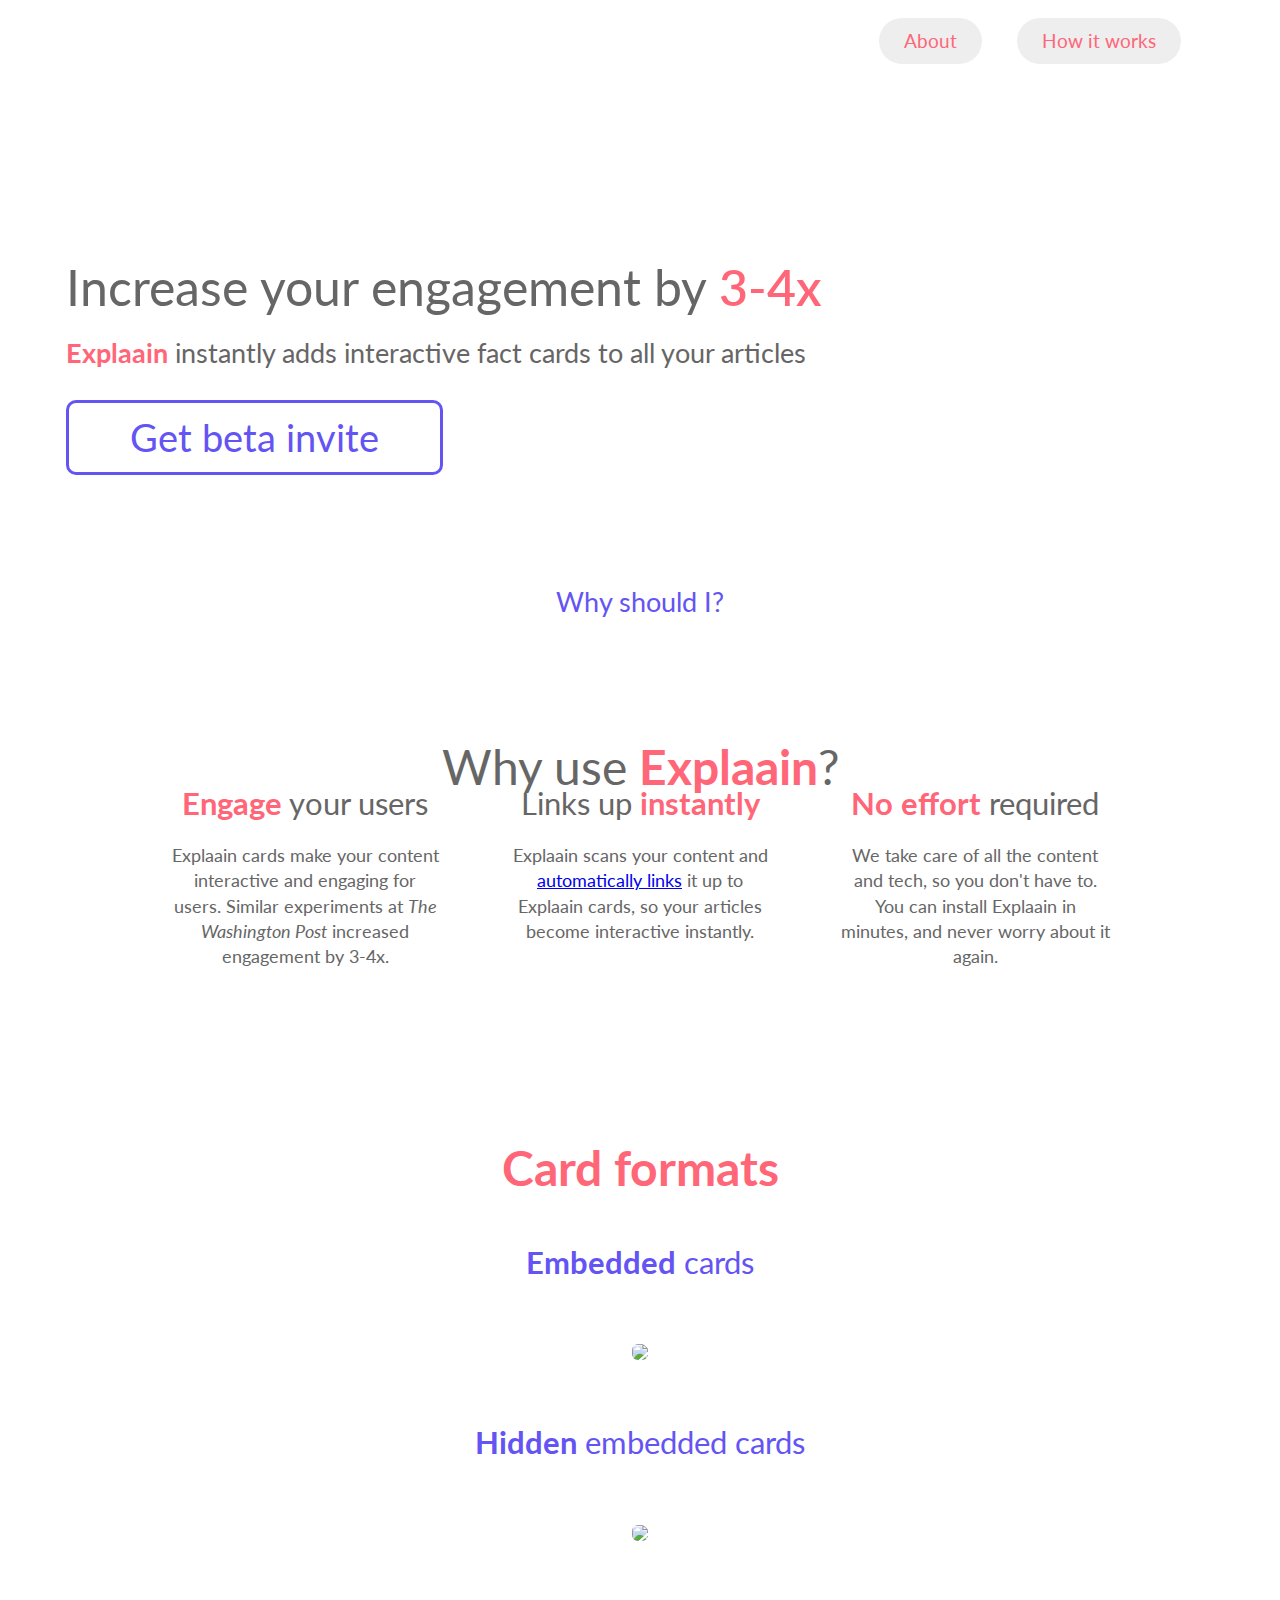
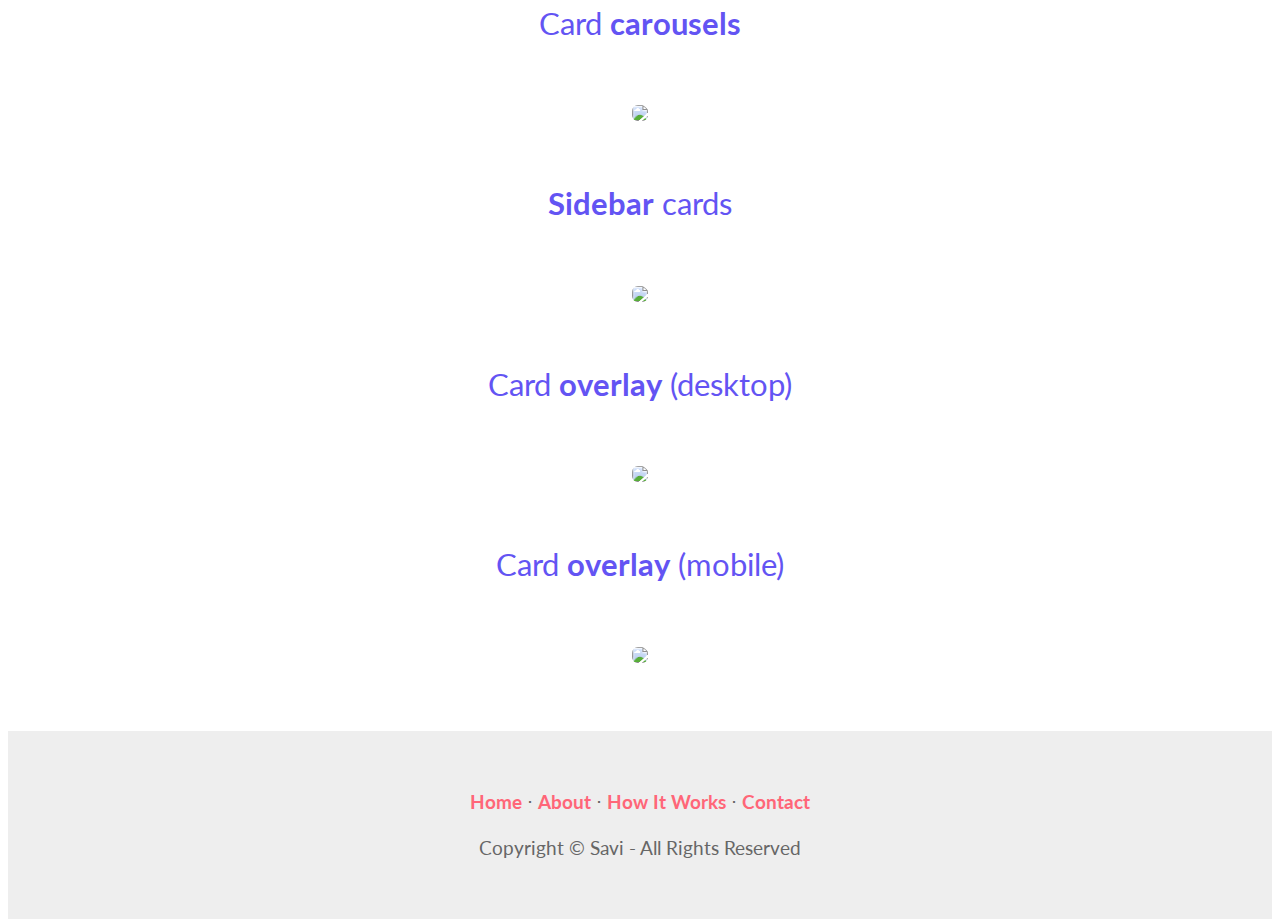
==== index.html @ 629946a5 "bold" ====
<!doctype html>
<html class="no-js" lang="">
    <head>
        <meta charset="utf-8">
        <meta http-equiv="x-ua-compatible" content="ie=edge">
        <title></title>
        <meta name="description" content="">
        <meta name="viewport" content="width=device-width, initial-scale=1">

        <link rel="apple-touch-icon" href="apple-touch-icon.png">
        <!-- Place favicon.ico in the root directory -->

        <script src="https://use.fontawesome.com/f36fc893d7.js"></script>
        <link rel="stylesheet" href="css/normalize.css">
        <link rel="stylesheet" href="css/transition.min.css">
        <link rel="stylesheet" href="css/popup.min.css">
        <link href="https://fonts.googleapis.com/css?family=Lato:100,300,400,700,900" rel="stylesheet">

        <!-- Latest compiled and minified CSS -->
        <!-- <link rel="stylesheet" href="https://maxcdn.bootstrapcdn.com/bootstrap/3.3.7/css/bootstrap.min.css" integrity="sha384-BVYiiSIFeK1dGmJRAkycuHAHRg32OmUcww7on3RYdg4Va+PmSTsz/K68vbdEjh4u" crossorigin="anonymous"> -->

        <link rel="stylesheet" href="css/main.css">
        <script src="js/vendor/modernizr-2.8.3.min.js"></script>
    </head>
    <body>
        <!--[if lt IE 8]>
            <p class="browserupgrade">You are using an <strong>outdated</strong> browser. Please <a href="http://browsehappy.com/">upgrade your browser</a> to improve your experience.</p>
        <![endif]-->

        <div class="navbar">
          <div class="logo">
            <img class="no-reveal" src="img/logo.png" alt="" />
          </div>
          <ul>
            <a href="#why-use-explaain"><li>About</li></a>
            <a href="#why-use-explaain"><li>How it works</li></a>
          </ul>

        </div>

        <div class="landing-panel">
          <h2><span>Increase your engagement by</span> <span class="highlight pink bold">3&#8209;4x</span></h2>
          <h3><span><b class="highlight pink">Explaain</b> instantly adds interactive fact cards to all your articles</span></h3>
          <img class="landing-bot" src="img/demos/demo-f.gif" alt="" />
          <img class="landing-bot-2" src="img/demos/demo-f.gif" alt="" />
          <!-- <a class="typeform-share button main-button" href="/form" target="_blank">Say hello</a> -->
          <a class="typeform-share button main-button" href="mailto:beta@explaain.com" target="_blank">Get beta invite</a>
          <a href="#why-use-explaain">
            <h4>
              Why should I?
              <span><img class="downarrow no-reveal" src="img/downarrow.png" alt="" /></span>
            </h4>
          </a>
        </div>

        <div class="panel timeline" id="about" style="display:none">
          <div class="max-width">
            <h2><span style="font-weight:400;color:#666">Why are we still reading articles?</span></h2>
            <img class="scroll-reveal" src="img/articles2.png" alt="" />
            <h3></h3>
            <p>
              Seriously. The news article dates back to before the invention of the telescope.
            </p>
            <p class="highlight" style="font-size: 1.3em; font-weight: 400">
              The world is changing fast - isn't it time for a reboot?
            </p>
            <!-- <div class="panel-half">
            </div>
            <div class="panel-half">
              <h4>That’s why Savi’s doing the hard work for you.</h4>
            </div> -->
          </div>
        </div>

        <div class="panel meet-savi" id="how-it-works" style="display:none">
          <div class="max-width">
            <h2><span style="font-weight:400;color:#666;">Meet</span> <span class="highlight pink">Savi</span></h2>
            <!-- <h3>It hasn't even begun.</h3> -->
            <div class="panel-half small">
              <img class="scroll-reveal" src="img/bubble-2.png" alt="" />
            </div>
            <div class="panel-half">
              <ol>
                <li>Let Savi know what issues <span class="highlight">you care about</span></li>
                <li>Savi keeps you <span class="highlight">up-to-date</span> and <span class="highlight">answers your questions</span></li>
                <li>The more you chat, the <span class="highlight">smarter</span> Savi gets</li>
              </ol>
              <!-- <p>
                Savi is a chatbot that helps keep you informed about Brexit in the most simple, helpful and friendly way possible.
              </p>
              <p>
                It starts by getting to know you and what you care about by sharing news articles, analysis, polls and more about Brexit directly to your pocket. Each time you update your preferences and respond to what it sends, Savi gets smarter. It’s so clever that eventually you’ll be able to ask it questions like ‘I’m looking to get a job in insurance, how is Brexit affecting that?’ or ‘When is the best time to sell my house?’. Pretty neat, huh?
              </p> -->
            </div>
            <div class="panel-half big">
              <img class="scroll-reveal" src="img/bubble-2.png" alt="" />
            </div>
          </div>
        </div>

        <div class="panel features" id="why-use-explaain">
          <div class="max-width-large">
            <h2><span style="font-weight:400;color:#666;">Why use </span> <span class="highlight pink">Explaain</span><span style="font-weight:400;color:#666;">?</span></h2>
            <div class="scroll-reveal">
              <!-- <div class="float-left"><img src="img/innocent.png" alt="" /></div> -->
              <i class="fa fa-eye" aria-hidden="true"></i>
              <h3><span class="highlight pink">Engage</span> your users</h3>
              <p>
                Explaain cards make your content interactive and engaging for users. Similar experiments at <span style="font-style: italic;">The Washington Post</span> increased engagement by 3-4x.
              </p>
            </div>
            <div class="scroll-reveal">
              <!-- <div class="float-right"><img src="img/coffee.png" alt="" /></div> -->
              <i class="fa fa-bolt" aria-hidden="true"></i>
              <h3>Links up <span class="highlight pink">instantly</span></h3>
              <p>
                Explaain scans your content and <a class="explaain-link" href="http://api.explaain.com/Person/57b31ba4c38e87110021a439">automatically links</a> it up to Explaain cards, so your articles become interactive instantly.
              </p>
            </div>
            <div class="scroll-reveal">
              <!-- <div class="float-left"><img src="img/clock.png" alt="" /></div> -->
              <i class="fa fa-bed" aria-hidden="true"></i>
              <h3><span class="highlight pink">No effort</span> required</h3>
              <p>
                We take care of all the content and tech, so you don't have to. You can install Explaain in minutes, and never worry about it again.
              </p>
            </div>
          </div>
        </div>

        <div class="panel demos">
          <h2 style="color:#666"><span class="highlight pink">Card formats</span></h2>
          <div class="demo">
            <h3><b>Embedded</b> cards</h3>
            <img src="img/demos/demo-a.png" class="png" />
          </div>
          <div class="demo">
            <h3><b>Hidden</b> embedded cards</h3>
            <img src="img/demos/demo-b.gif" class="gif" />
          </div>
          <div class="demo">
            <h3>Card <b>carousels</b></h3>
            <img src="img/demos/demo-c.gif" class="gif" />
          </div>
          <div class="demo">
            <h3><b>Sidebar</b> cards</h3>
            <img src="img/demos/demo-d.png" class="png" />
          </div>
          <div class="demo">
            <h3>Card <b>overlay</b> (desktop)</h3>
            <img src="img/demos/demo-e.gif" class="gif" />
          </div>
          <div class="demo">
            <h3>Card <b>overlay</b> (mobile)</h3>
            <img src="img/demos/demo-f.gif" class="gif" />
          </div>
        </div>

        <div class="panel hello" style="display:none;">
          <h2>Ready to <span><a class="typeform-share button" href="/form" target="_blank"><img src="img/messenger.png" alt="" />say hello</a></span> yet?</h2>
        </div>

        <div class="panel faqs" style="display:none;">
          <div class="max-width-2">
            <h2>FAQs</h2>
            <div class="panel-group" id="accordion" role="tablist" aria-multiselectable="true">
              <div class="panel panel-default">
                <div class="panel-heading" role="tab" id="headingOne">
                  <h4 class="panel-title">
                    <a role="button" data-toggle="collapse" data-parent="#accordion" href="#collapseOne" aria-expanded="false" aria-controls="collapseOne">
                      <span style="font-size:0.8em; margin-right: 0.5em;">►</span> Why did you create this?
                    </a>
                  </h4>
                </div>
                <div id="collapseOne" class="panel-collapse collapse" role="tabpanel" aria-labelledby="headingOne">
                  <div class="panel-body">
                    Brexit is a BIG deal and no one else out there seemed to be keeping tabs on things. We wanted relevant , useful information to let us know how Brexit was going so built a bot to help us. We hope you find it as useful as we do.
                  </div>
                </div>
              </div>
              <div class="panel panel-default">
                <div class="panel-heading" role="tab" id="headingTwo">
                  <h4 class="panel-title">
                    <a class="collapsed" role="button" data-toggle="collapse" data-parent="#accordion" href="#collapseTwo" aria-expanded="false" aria-controls="collapseTwo">
                      <span style="font-size:0.8em; margin-right: 0.5em;">►</span> Is it free?
                    </a>
                  </h4>
                </div>
                <div id="collapseTwo" class="panel-collapse collapse" role="tabpanel" aria-labelledby="headingTwo">
                  <div class="panel-body">
                    Yes, 100% free. We might look at giving our ‘power users’ some ‘power ups’ which could cost but nothing for now.
                  </div>
                </div>
              </div>
              <div class="panel panel-default">
                <div class="panel-heading" role="tab" id="headingThree">
                  <h4 class="panel-title">
                    <a class="collapsed" role="button" data-toggle="collapse" data-parent="#accordion" href="#collapseThree" aria-expanded="false" aria-controls="collapseThree">
                      <span style="font-size:0.8em; margin-right: 0.5em;">►</span> Who’s behind it?
                    </a>
                  </h4>
                </div>
                <div id="collapseThree" class="panel-collapse collapse" role="tabpanel" aria-labelledby="headingThree">
                  <div class="panel-body">
                    We’re a rag tag team who have worked on a range of projects ranging from the General Election to the EU referendum and from national TV broadcast and university elections. Between us we’ve built products that millions of people have used and have now turned our expertise to helping figure out Brexit.
                  </div>
                </div>
              </div>
              <div class="panel panel-default">
                <div class="panel-heading" role="tab" id="headingFour">
                  <h4 class="panel-title">
                    <a class="collapsed" role="button" data-toggle="collapse" data-parent="#accordion" href="#collapseFour" aria-expanded="false" aria-controls="collapseFour">
                      <span style="font-size:0.8em; margin-right: 0.5em;">►</span> Are you neutral/impartial?
                    </a>
                  </h4>
                </div>
                <div id="collapseFour" class="panel-collapse collapse" role="tabpanel" aria-labelledby="headingFour">
                  <div class="panel-body">
                    As impartial as humanely/bot-ly possible. This our thing so we’d be idiots to mess this up by giving you duff , misleading or partisan information.
                  </div>
                </div>
              </div>
              <div class="panel panel-default">
                <div class="panel-heading" role="tab" id="headingFive">
                  <h4 class="panel-title">
                    <a class="collapsed" role="button" data-toggle="collapse" data-parent="#accordion" href="#collapseFive" aria-expanded="false" aria-controls="collapseFive">
                      <span style="font-size:0.8em; margin-right: 0.5em;">►</span> How do I stop using Savi?
                    </a>
                  </h4>
                </div>
                <div id="collapseFive" class="panel-collapse collapse" role="tabpanel" aria-labelledby="headingFive">
                  <div class="panel-body">
                    Message us for more info - we don't want you to go but won’t block and plead for you to stay.
                  </div>
                </div>
              </div>
              <div class="panel panel-default">
                <div class="panel-heading" role="tab" id="headingSix">
                  <h4 class="panel-title">
                    <a class="collapsed" role="button" data-toggle="collapse" data-parent="#accordion" href="#collapseSix" aria-expanded="false" aria-controls="collapseSix">
                      <span style="font-size:0.8em; margin-right: 0.5em;">►</span> How can I get involved?
                    </a>
                  </h4>
                </div>
                <div id="collapseSix" class="panel-collapse collapse" role="tabpanel" aria-labelledby="headingSix">
                  <div class="panel-body">
                    Drop us a message on our Bot and let us know what your thoughts are and we’ll be back in touch. We receive lots of messages but respond to everyone in person (usually within 48 hours) so hang tight.
                  </div>
                  <p>
                    Excepteur sint occaecat cupidatat non proident, sunt in culpa <a href="http://api.explaain.com/Person/57b31ba4c38e87110021a439">Theresa May</a> qui officia deserunt mollit anim id est laborum.
                  </p>
                  <div class="explaain" data-keywords="Theresa May"></div>
                </div>
              </div>
            </div>
          </div>
        </div>

        <!-- Footer -->
        <footer>
          <div class="panel footer">
            <div class="max-width">
              <ul class="list-inline">
                  <li>
                      <a class="page-scroll" href="/">Home</a>
                  </li>
                  <li class="footer-menu-divider">&sdot;</li>
                  <li>
                      <a class="page-scroll" href="#why-use-explaain">About</a>
                  </li>
                  <li class="footer-menu-divider">&sdot;</li>
                  <li>
                      <a class="page-scroll" href="#why-use-explaain">How It Works</a>
                  </li>
                  <li class="footer-menu-divider">&sdot;</li>
                  <li>
                      <a class="page-scroll" href="mailto:beta@explaain.com">Contact</a>
                  </li>
              </ul>
              <p class="copyright text-muted small">Copyright &copy; Savi - All Rights Reserved</p>
            </div>
          </div>
        </footer>

        <script src="https://code.jquery.com/jquery-1.12.0.min.js"></script>
        <script>window.jQuery || document.write('<script src="js/vendor/jquery-1.12.0.min.js"><\/script>')</script>

        <!-- Latest compiled and minified JavaScript -->
        <script src="https://maxcdn.bootstrapcdn.com/bootstrap/3.3.7/js/bootstrap.min.js" integrity="sha384-Tc5IQib027qvyjSMfHjOMaLkfuWVxZxUPnCJA7l2mCWNIpG9mGCD8wGNIcPD7Txa" crossorigin="anonymous"></script>
        <script src="js/vendor/transition.min.js"></script>
        <script src="js/vendor/popup.min.js"></script>

        <script src="https://cdn.jsdelivr.net/scrollreveal.js/3.3.1/scrollreveal.min.js"></script>
        <script src="js/plugins.js"></script>
        <script src="js/main.js"></script>
        <script src="http://use.explaain.com/explaain.js"></script>

        <!-- Google Analytics: change UA-XXXXX-X to be your site's ID. -->
        <script>
            (function(b,o,i,l,e,r){b.GoogleAnalyticsObject=l;b[l]||(b[l]=
            function(){(b[l].q=b[l].q||[]).push(arguments)});b[l].l=+new Date;
            e=o.createElement(i);r=o.getElementsByTagName(i)[0];
            e.src='https://www.google-analytics.com/analytics.js';
            r.parentNode.insertBefore(e,r)}(window,document,'script','ga'));
            ga('create','UA-XXXXX-X','auto');ga('send','pageview');
        </script>
    </body>
</html>
---- css/main.css ----
/*! HTML5 Boilerplate v5.3.0 | MIT License | https://html5boilerplate.com/ */

/*
 * What follows is the result of much research on cross-browser styling.
 * Credit left inline and big thanks to Nicolas Gallagher, Jonathan Neal,
 * Kroc Camen, and the H5BP dev community and team.
 */

/* ==========================================================================
   Base styles: opinionated defaults
   ========================================================================== */
html, body { height: 100%; }
html {
    color: #666;
    font-size: 1.2em;
    line-height: 1.4;
    font-family: 'Lato', sans-serif;
}

/*
 * Remove text-shadow in selection highlight:
 * https://twitter.com/miketaylr/status/12228805301
 *
 * These selection rule sets have to be separate.
 * Customize the background color to match your design.
 */

::-moz-selection {
    background: #b3d4fc;
    text-shadow: none;
}

::selection {
    background: #b3d4fc;
    text-shadow: none;
}

/*
 * A better looking default horizontal rule
 */

hr {
    display: block;
    height: 1px;
    border: 0;
    border-top: 1px solid #ccc;
    margin: 1em 0;
    padding: 0;
}

/*
 * Remove the gap between audio, canvas, iframes,
 * images, videos and the bottom of their containers:
 * https://github.com/h5bp/html5-boilerplate/issues/440
 */

audio,
canvas,
iframe,
img,
svg,
video {
    vertical-align: middle;
}

/*
 * Remove default fieldset styles.
 */

fieldset {
    border: 0;
    margin: 0;
    padding: 0;
}

/*
 * Allow only vertical resizing of textareas.
 */

textarea {
    resize: vertical;
}

/* ==========================================================================
   Browser Upgrade Prompt
   ========================================================================== */

.browserupgrade {
    margin: 0.2em 0;
    background: #ccc;
    color: #000;
    padding: 0.2em 0;
}

/* ==========================================================================
   Author's custom styles
   ========================================================================== */

















/* ==========================================================================
   Helper classes
   ========================================================================== */

/*
 * Hide visually and from screen readers
 */

.hidden {
    display: none !important;
}

/*
 * Hide only visually, but have it available for screen readers:
 * http://snook.ca/archives/html_and_css/hiding-content-for-accessibility
 */

.visuallyhidden {
    border: 0;
    clip: rect(0 0 0 0);
    height: 1px;
    margin: -1px;
    overflow: hidden;
    padding: 0;
    position: absolute;
    width: 1px;
}

/*
 * Extends the .visuallyhidden class to allow the element
 * to be focusable when navigated to via the keyboard:
 * https://www.drupal.org/node/897638
 */

.visuallyhidden.focusable:active,
.visuallyhidden.focusable:focus {
    clip: auto;
    height: auto;
    margin: 0;
    overflow: visible;
    position: static;
    width: auto;
}

/*
 * Hide visually and from screen readers, but maintain layout
 */

.invisible {
    visibility: hidden;
}

/*
 * Clearfix: contain floats
 *
 * For modern browsers
 * 1. The space content is one way to avoid an Opera bug when the
 *    `contenteditable` attribute is included anywhere else in the document.
 *    Otherwise it causes space to appear at the top and bottom of elements
 *    that receive the `clearfix` class.
 * 2. The use of `table` rather than `block` is only necessary if using
 *    `:before` to contain the top-margins of child elements.
 */

.clearfix:before,
.clearfix:after {
    content: " "; /* 1 */
    display: table; /* 2 */
}

.clearfix:after {
    clear: both;
}

/* ==========================================================================
   EXAMPLE Media Queries for Responsive Design.
   These examples override the primary ('mobile first') styles.
   Modify as content requires.
   ========================================================================== */

@media only screen and (min-width: 35em) {
    /* Style adjustments for viewports that meet the condition */
}

@media print,
       (-webkit-min-device-pixel-ratio: 1.25),
       (min-resolution: 1.25dppx),
       (min-resolution: 120dpi) {
    /* Style adjustments for high resolution devices */
}

/* ==========================================================================
   Print styles.
   Inlined to avoid the additional HTTP request:
   http://www.phpied.com/delay-loading-your-print-css/
   ========================================================================== */

@media print {
    *,
    *:before,
    *:after,
    *:first-letter,
    *:first-line {
        background: transparent !important;
        color: #000 !important; /* Black prints faster:
                                   http://www.sanbeiji.com/archives/953 */
        box-shadow: none !important;
        text-shadow: none !important;
    }

    a,
    a:visited {
        text-decoration: underline;
    }

    a[href]:after {
        content: " (" attr(href) ")";
    }

    abbr[title]:after {
        content: " (" attr(title) ")";
    }

    /*
     * Don't show links that are fragment identifiers,
     * or use the `javascript:` pseudo protocol
     */

    a[href^="#"]:after,
    a[href^="javascript:"]:after {
        content: "";
    }

    pre,
    blockquote {
        border: 1px solid #999;
        page-break-inside: avoid;
    }

    /*
     * Printing Tables:
     * http://css-discuss.incutio.com/wiki/Printing_Tables
     */

    thead {
        display: table-header-group;
    }

    tr,
    img {
        page-break-inside: avoid;
    }

    img {
        max-width: 100% !important;
    }

    p,
    h2,
    h3 {
        orphans: 3;
        widows: 3;
    }

    h2,
    h3 {
        page-break-after: avoid;
    }
}




a.typeform-share.button {
  padding: 0 1em;
  font-weight: normal;
  border: solid #6354f3 3px;
  border-radius: 10px;
  background: white;
  color: #6354f3;
  text-decoration: none;
  font-family: Lato, sans-serif;
  line-height: inherit;
  float: none;
  display: inline-block;
}

.highlight {
  font-weight: bold;
  color: #6354f3;
}
.highlight.pink {
  color: #ff6678;
}
.highlight.grey {
  color: #666;
}


.bold {
  font-weight: 600 !important;
}


.max-width-large {
  margin: auto;
  max-width: 1000px;
}
.max-width {
  margin: auto;
  max-width: 900px;
}
.max-width-2 {
  margin: auto;
  max-width: 750px;
}
.float-left {
  float: left;
}
.float-right {
  float: right;
}
.float-left, .float-right {
  width: 40%;
  text-align: center;
}
.float-left img, .float-right img {
  max-width: 300px;
}

.navbar {
  margin: auto;
  padding: 0.5em 3em;
  max-width: 1200px;
  height: 50px;
  font-size: 1em;
}
.navbar .logo, .navbar ul {
  display: inline-block;
  width: 49%;
  margin: 0;
  padding: 0;
}
.navbar .logo img {
  margin: 12px 0;
  height: 55px;
}
.navbar ul {
  text-align: right;
}
.navbar ul li {
  display: inline-block;
  padding: 10px 25px;
  margin: 0 15px;
  /*font-weight: bold;*/
  border-radius: 30px;
  color: #FF6678;
  background: #eee;
  transition: background 0.4s;
}
.navbar ul li:hover {
  background: #ddd;
}

.landing-panel {
  margin: 4em auto -4em auto;
  padding: 3em;
  max-width: 1200px;
  color: #666;
  /*background-image: url('../img/landing-bot.png');*/
  background-position: top right;
  background-repeat: no-repeat;
  background-size: contain;
}
.landing-panel img.landing-bot {
  position: absolute;
  right: 100px;
  margin-top: -230px;
  width: 250px;
  z-index: -1;
  border-radius: 6px;
}
.landing-panel img.landing-bot-2 {
  display: none;
}
.landing-panel h2 span, .landing-panel h3 span {
  font-weight: normal;
  background: rgba(255,255,255,0.8);
}
.landing-panel h2 {
  font-size: 2.6em;
}
.landing-panel h3 {
  margin-top: -1.1em;
  font-size: 1.43em;
}
.landing-panel a.brexit {
  border-bottom: 6px solid #ea3899;
  color: inherit;
}
.landing-panel a.brexit:hover {
  color: #ea3899;
}
.landing-panel a {
  text-decoration: none;
}
.landing-panel a:hover h4 {
  opacity: 0.8;
}
.landing-panel h4 {
  margin: 4em 0 2em 0;
  text-align: center;
  font-size: 1.4em;
  font-weight: 400;
  color: #6354f3;
}
.landing-panel h4 > span {
  position: absolute;
  display: block;
  text-align: center;
  left: 0;
  right: 0;
}
.landing-panel h4 img {
  display: block;
  margin: 0.3em auto;
  width: 25px;
  transition: margin 0.2s;
}
.landing-panel h4:hover img {
  margin-top: 0.5em;
}
.landing-panel a.typeform-share.button {
  font-size: 2.5em;
  font-size: 2em;
  padding: 0.2em 1.6em;
  transition: background 0.2s, color 0.2s;
}
.landing-panel a.typeform-share.button:hover {
  color: white;
  background: #6354f3;
}
.landing-panel b {
  font-weight: 700;
  color: #6354f3;
}

body > .panel {
  padding: 2em;
  min-height: 100px;
}
body > .panel p {
font-size: 18px;
}



.panel img {
  max-width: 100%;
}
.panel h2, .panel h3, .panel h4 {
  text-align: center;
  color: #6354f3;
  font-weight: 400;
}
.panel h2 {
  font-size: 2.5em;
}
.panel h3 {
  font-size: 1.6em;
}
.panel h4 {
  font-size: 1.3em;
}

.panel.demos {
  text-align: center;
}
.panel.demos img {
  margin: 30px;
  max-width: 300px;
  max-height: 300px;
  border-radius: 6px;
}

.panel.timeline, .panel.features, .panel.faqs {
  /*background: #eee;*/
}
.panel.timeline {
  margin-top: -7em;
  text-align: center;
  /*background: url('../img/brexit-timeline.png');*/
  background-size: cover;
  background-position: center center;
}
.panel.timeline img {
  width: 100%;
  /*max-width: 600px;*/
  margin: -1em 0 0 0;
}
.panel.timeline h3 {
  margin-top: -0.8em;
  font-size: 1.8em;
}
.panel.meet-savi ol li {
  font-size: 22px;
  margin: 1em;
  text-align: left;
  padding-left: 0.8em;
}
.panel.meet-savi .big img{
  margin: -2em 0 -3em 0;
  max-height: 22em;
}
.panel.meet-savi .small {
  margin-top: -2em;
  display: none;
}
.panel.features > div > div {
  max-width: 33%;
  padding: 30px;
  box-sizing: border-box;
  display: inline-block;
  text-align: center;
  vertical-align: top;
}
.panel.features i {
  font-size: 5em;
  margin: 0.5em 0 0.1em 0;
  text-align: center;
  color: #666;
}
.panel.features h2 {
  margin-bottom: -1em;
}
.panel.features h3 {
  margin: 0;
  color: #666;
}
.panel.features img {
  margin-top: -1em;
}
.panel.hello {
  padding: 2.7em 1em 0 1em;
}
.panel.hello h2 {
  margin: 0;
}
.panel.hello a.button {
  font-size: 1em;
  padding: 0 0.3em;
  margin-top: -0.25em;
  border-color: #ea3899;
}
.panel.hello a.button:hover {
  background: none;
  border-color: #6354f3;
}
.panel.hello a.button img {
  width: 1em;
  margin: -0.2em 0.2em 0 -0.05em;
}

.panel.faqs h4 {
  text-align: left;
}
.panel.faqs h4 a {
  color: inherit;
  text-decoration: none;
}
.panel.footer {
  text-align: center;
  padding: 2em;
  background: #eee;
}
.panel.footer ul {
  padding: 0;
}
.panel.footer ul li {
  display: inline-block;
  list-style:none;
}
.panel.footer ul li a {
  color: #FF6678;
  font-weight: bold;
  text-decoration: none;
}

.panel-half, .panel-third {
  display: inline-block;
  vertical-align: top;
  padding: 1em;
  box-sizing: border-box;
  text-align: center;
}
.panel-half {
  width: 49%;
}
.panel-third {
  width: 33%;
}
.panel-third img {
  width: 15em;
  margin-bottom: -3em;
}


.brexit-popup {
  text-align: center;
  font-family: Lato, sans-serif;
  width: 500px;
  font-size: 1.5em;
  line-height: 1.5;
}
.brexit-popup h3, .brexit-popup h4 {
  margin: 0.4em 0;
  font-weight: normal;
}
.brexit-popup h3 {
  /*color: #ea3899;*/
  color: #555;
  font-size: 1.4em;
  font-weight: bold;
}
.brexit-popup h3 span {
  color: #ea3899;
}
.brexit-popup button {
  margin: 0.6em 0.4em;
  padding: 0.2em 1em;
  border: 4px solid #6354f3;
  background: white;
  border-radius: 8px;
  transition: background 0.2s, color 0.2s;
}
.brexit-popup button:hover {
  color: white;
  background: #6354f3;
}


@media (max-width: 750px) {
  .navbar {
    padding: 0;
    text-align: center;
  }
  .navbar ul {
    display: none;
  }
  .panel h2 {
    font-size: 9vw;
  }
  .landing-panel {
    /*margin-top: 0;*/
    padding-top: 0;
    font-size: 3vw;
  }
  .landing-panel h2 {
    font-size: 10vw;
  }
  .landing-panel h3 {
    padding-top: 0.5em;
    font-size: 6vw;
  }
  .landing-panel a.typeform-share.button {
    font-size: 2.4em;
  }
  .landing-panel img.landing-bot {
    display: none;
  }
  .landing-panel img.landing-bot-2 {
    display: block;
    position: relative;
    margin: 0 auto -5vw auto;
    width: 60%;
    z-index: -1;
  }
  .landing-panel {
    text-align: center;
  }
  .landing-panel h4 {
    display: none;
  }

  .panel-third, .panel-half {
    width: 100%;
  }
  .float-left, .float-right {
    float: none;
    width: 100%;
  }
  .panel.timeline {
    margin-top: 0;
  }
  .panel.timeline img {
     margin: -0.5em 0 0.5em 0;
  }
  .panel.meet-savi .big {
    display: none;
  }
  .panel.meet-savi .small {
    display: block;
  }
  .panel.meet-savi ol {
    padding: 0;
  }
  .panel.meet-savi ol li {
    font-size: 20px;
  }
  .panel.features > div > div {
    max-width: 100%;
  }
  .panel.features h2 {
    margin-bottom: inherit;
  }
  .panel.features img, .panel.features img {
    margin: 2em 0 -1em 0;
    max-width: 100%;
  }
  .panel.features h3 {
    margin: 0;
  }
  .panel.hello {
    padding: 1em 1em ;
  }
  .panel.hello span {
    display: block;
    margin: 0.2em;
    text-align: center;
  }
  .panel.hello a.button {
    margin: 0 0 -0.3em 0;
  }

  .brexit-popup {
    width: 80vw;
    left: 0;
  }
  .brexit-popup h4 {
    font-size: 0.8em;
  }
  .brexit-popup h3 {
    font-size: 1.3em;
  }
  .brexit-popup button {
    font-size: 5vw;
  }
}



.collapse {
  display: none;
}

.collapse.in {
    display: block;
}
.collapsing {
  position: relative;
  height: 0;
  overflow: hidden;
  -webkit-transition-timing-function: ease;
       -o-transition-timing-function: ease;
          transition-timing-function: ease;
  -webkit-transition-duration: .35s;
       -o-transition-duration: .35s;
          transition-duration: .35s;
  -webkit-transition-property: height, visibility;
       -o-transition-property: height, visibility;
          transition-property: height, visibility;
}
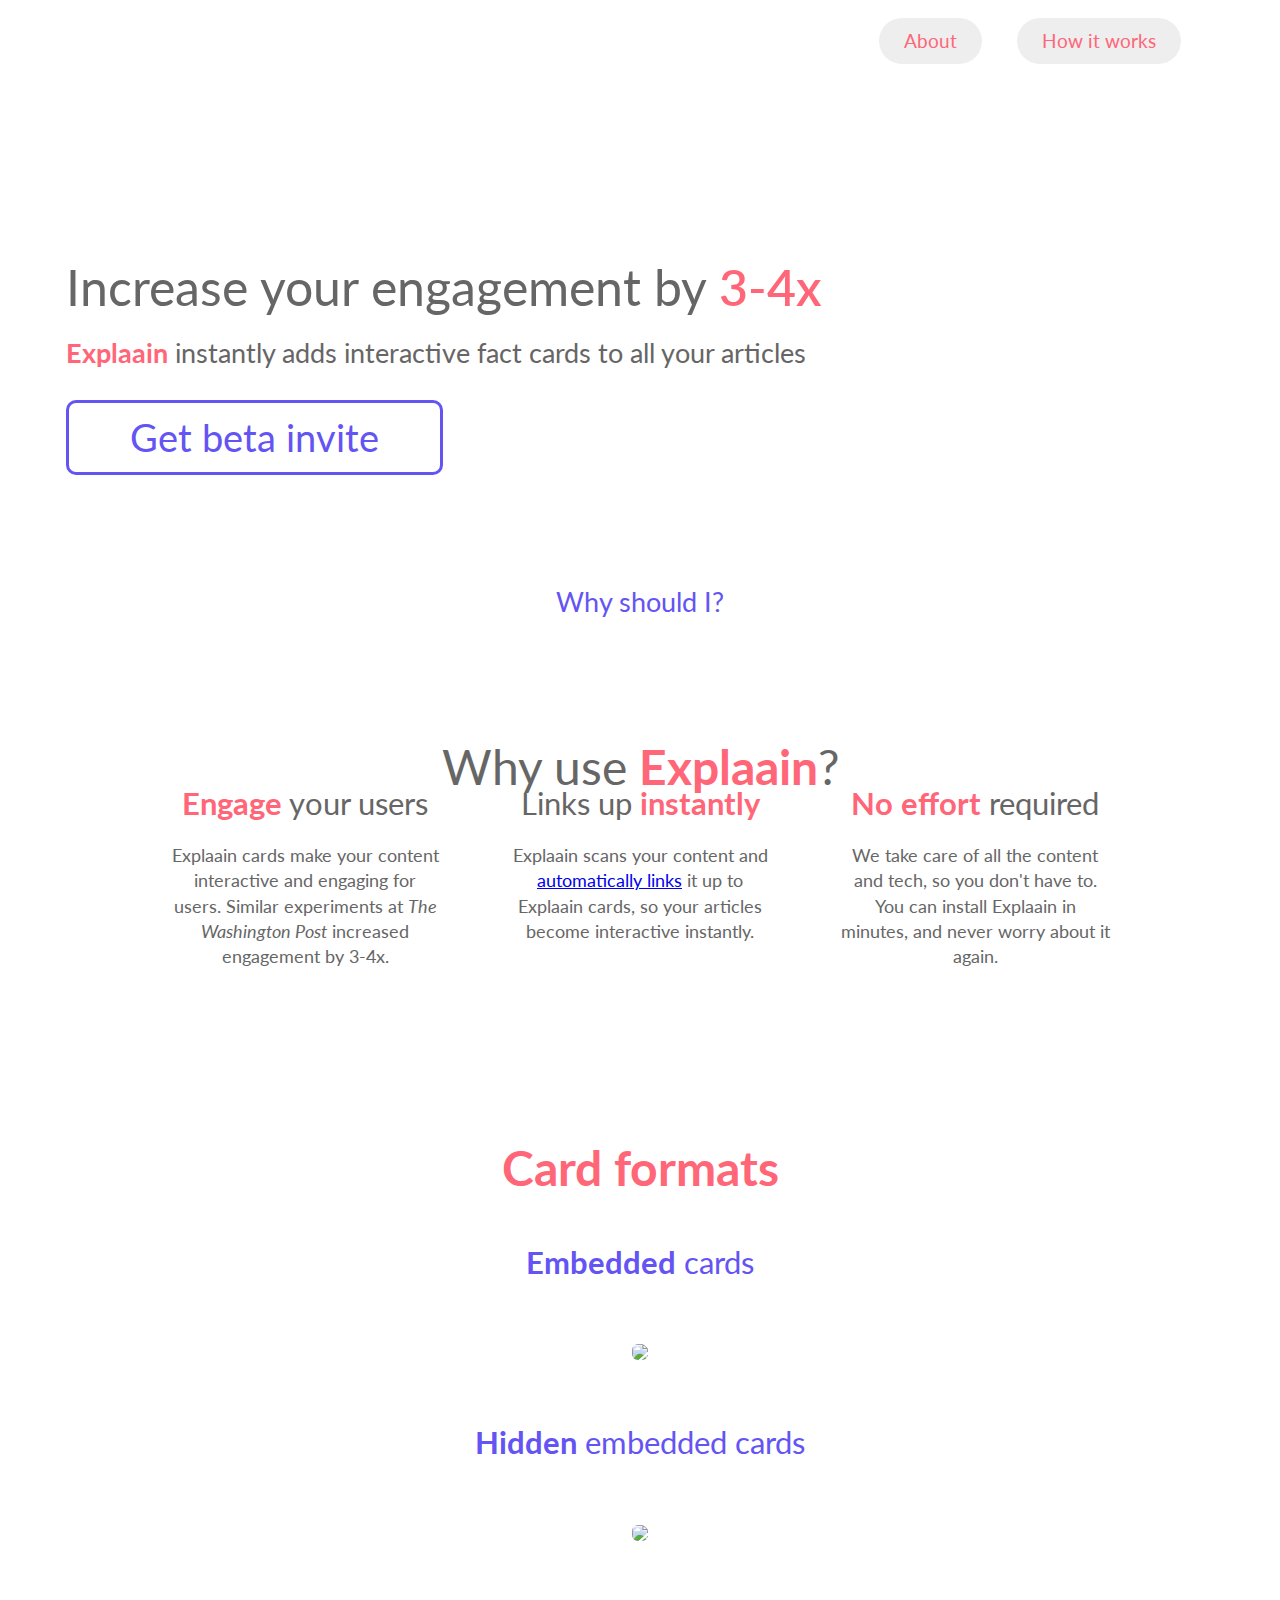
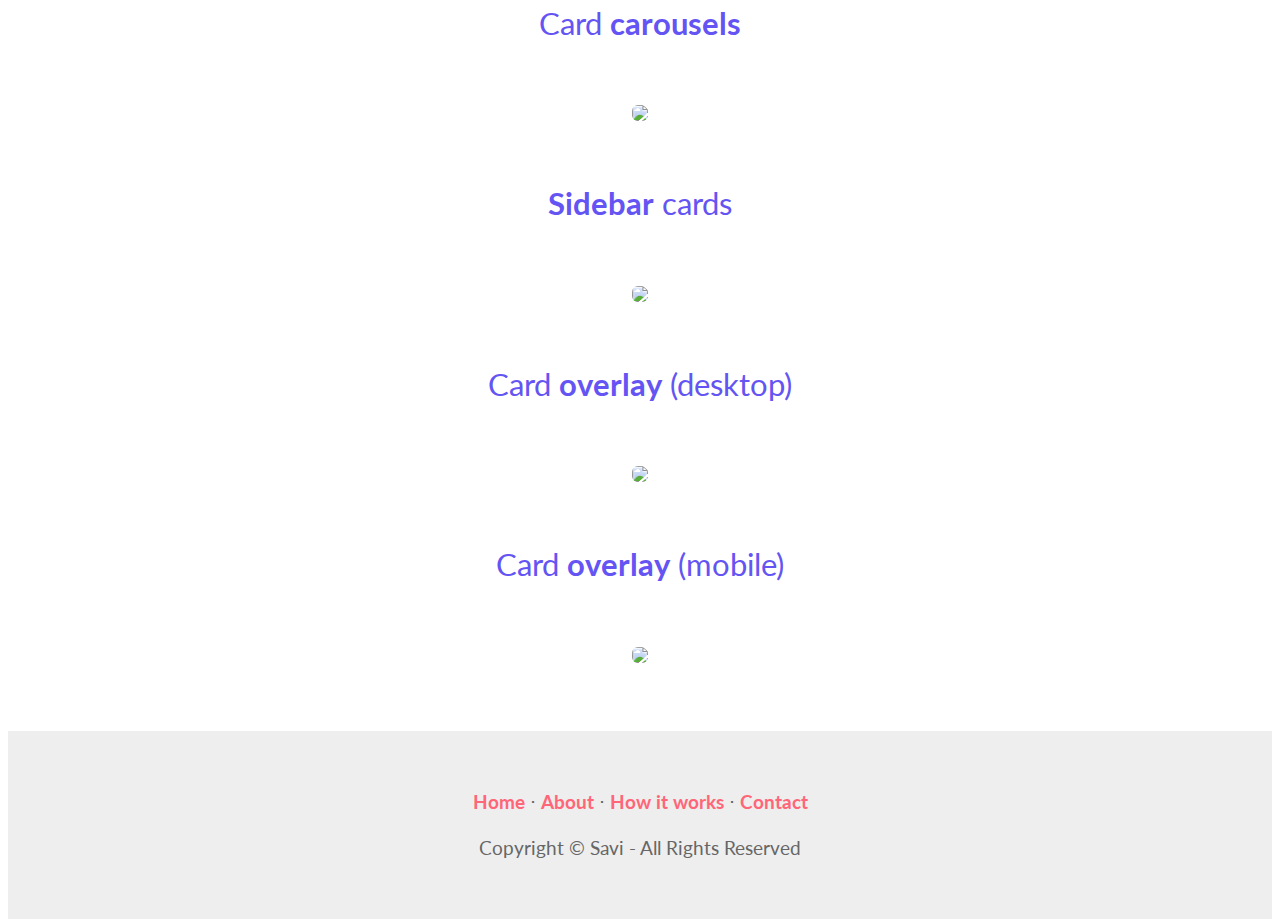
==== commit 64b90402: "GoSquared" ====
--- a/index.html
+++ b/index.html
@@ -270,7 +270,7 @@
                   </li>
                   <li class="footer-menu-divider">&sdot;</li>
                   <li>
-                      <a class="page-scroll" href="#why-use-explaain">How It Works</a>
+                      <a class="page-scroll" href="#why-use-explaain">How it works</a>
                   </li>
                   <li class="footer-menu-divider">&sdot;</li>
                   <li>
@@ -295,14 +295,18 @@
         <script src="js/main.js"></script>
         <script src="http://use.explaain.com/explaain.js"></script>
 
-        <!-- Google Analytics: change UA-XXXXX-X to be your site's ID. -->
+
+        <!--GoSquared Tracking-->
         <script>
-            (function(b,o,i,l,e,r){b.GoogleAnalyticsObject=l;b[l]||(b[l]=
-            function(){(b[l].q=b[l].q||[]).push(arguments)});b[l].l=+new Date;
-            e=o.createElement(i);r=o.getElementsByTagName(i)[0];
-            e.src='https://www.google-analytics.com/analytics.js';
-            r.parentNode.insertBefore(e,r)}(window,document,'script','ga'));
-            ga('create','UA-XXXXX-X','auto');ga('send','pageview');
+        	!function(g,s,q,r,d){r=g[r]=g[r]||function(){(r.q=r.q||[]).push(
+        		arguments)};d=s.createElement(q);q=s.getElementsByTagName(q)[0];
+        						 d.src='//d1l6p2sc9645hc.cloudfront.net/tracker.js';q.parentNode.
+        						 insertBefore(d,q)}(window,document,'script','_gs');
+        	_gs('GSN-359227-X');
         </script>
+
+        <!--Google Apps for Work verification -->
+        <meta name="google-site-verification" content="keflGV1LoE7Of5QslykpsizmBWEeLJJlVkBIFQEReUA" />
+
     </body>
 </html>
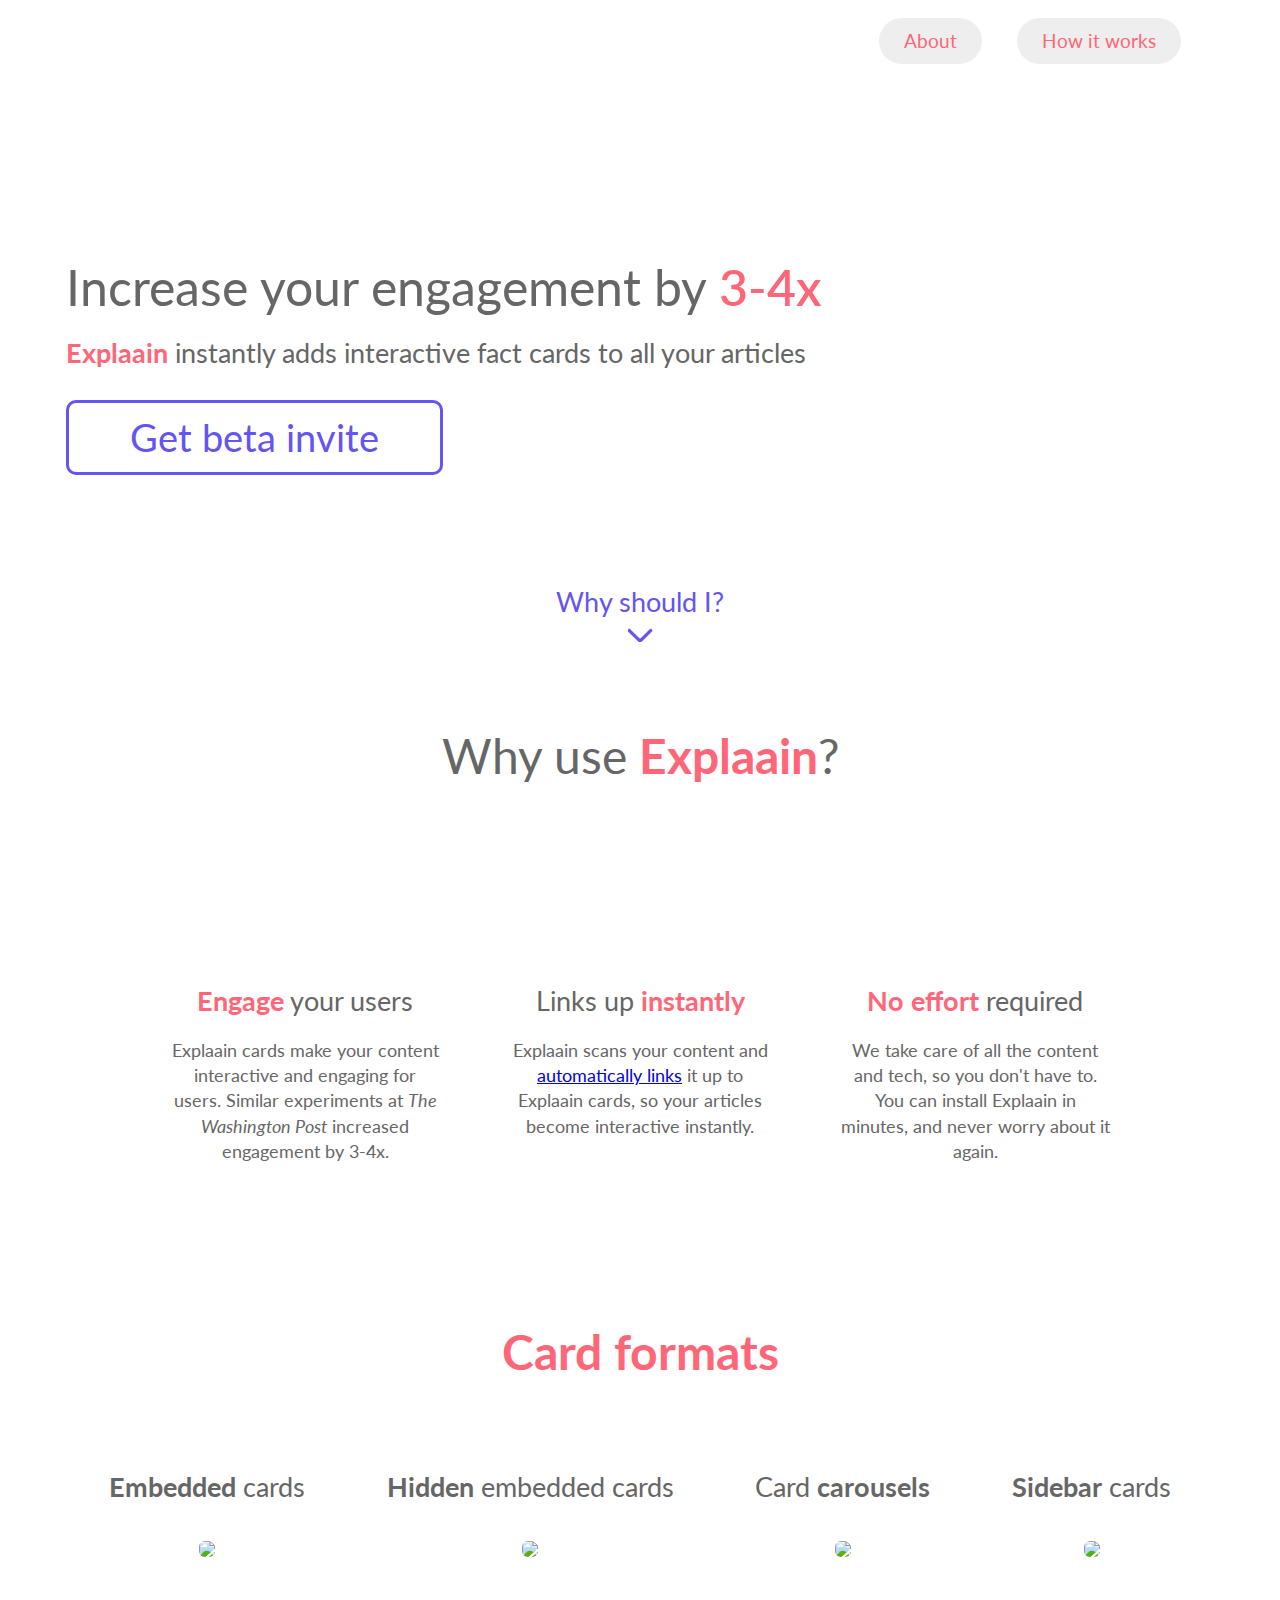
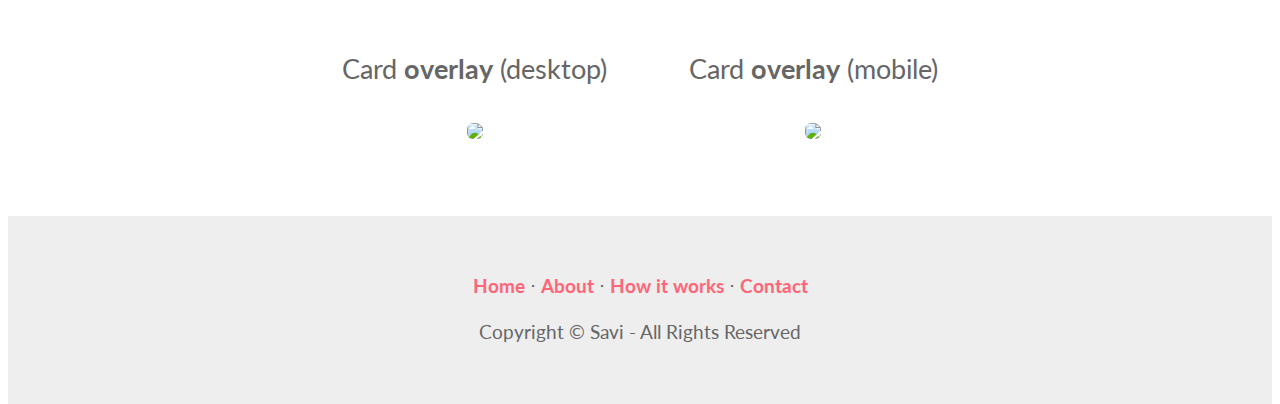
==== commit 711341f4: "GoSquared Events" ====
--- a/index.html
+++ b/index.html
@@ -3,8 +3,8 @@
     <head>
         <meta charset="utf-8">
         <meta http-equiv="x-ua-compatible" content="ie=edge">
-        <title></title>
-        <meta name="description" content="">
+        <title>Explaain - Augment Your Articles</title>
+        <meta name="description" content="Increase your engagement by 3‑4x with Explaain - interactive fact cards for articles">
         <meta name="viewport" content="width=device-width, initial-scale=1">
 
         <link rel="apple-touch-icon" href="apple-touch-icon.png">
@@ -32,8 +32,8 @@
             <img class="no-reveal" src="img/logo.png" alt="" />
           </div>
           <ul>
-            <a href="#why-use-explaain"><li>About</li></a>
-            <a href="#why-use-explaain"><li>How it works</li></a>
+            <a href="#why-use-explaain" onclick="_gs('event', 'About (Header)')"><li>About</li></a>
+            <a href="#why-use-explaain" onclick="_gs('event', 'How it works (Header)')"><li>How it works</li></a>
           </ul>
 
         </div>
@@ -44,11 +44,11 @@
           <img class="landing-bot" src="img/demos/demo-f.gif" alt="" />
           <img class="landing-bot-2" src="img/demos/demo-f.gif" alt="" />
           <!-- <a class="typeform-share button main-button" href="/form" target="_blank">Say hello</a> -->
-          <a class="typeform-share button main-button" href="mailto:beta@explaain.com" target="_blank">Get beta invite</a>
+          <a class="typeform-share button main-button" onclick="_gs('event', 'Get beta invite')" href="mailto:beta@explaain.com" target="_blank">Get beta invite</a>
           <a href="#why-use-explaain">
             <h4>
               Why should I?
-              <span><img class="downarrow no-reveal" src="img/downarrow.png" alt="" /></span>
+              <span><img class="downarrow no-reveal" src="img/downarrow.png" onclick="_gs('event', 'Why should I?')" alt="" /></span>
             </h4>
           </a>
         </div>
@@ -114,7 +114,7 @@
               <i class="fa fa-bolt" aria-hidden="true"></i>
               <h3>Links up <span class="highlight pink">instantly</span></h3>
               <p>
-                Explaain scans your content and <a class="explaain-link" href="http://api.explaain.com/Person/57b31ba4c38e87110021a439">automatically links</a> it up to Explaain cards, so your articles become interactive instantly.
+                Explaain scans your content and <a onclick="_gs('event', 'automatically links')" class="explaain-link" href="http://api.explaain.com/Person/57b31ba4c38e87110021a439">automatically links</a> it up to Explaain cards, so your articles become interactive instantly.
               </p>
             </div>
             <div class="scroll-reveal">
@@ -262,19 +262,19 @@
             <div class="max-width">
               <ul class="list-inline">
                   <li>
-                      <a class="page-scroll" href="/">Home</a>
+                      <a onclick="_gs('event', 'Home (Footer)')" class="page-scroll" href="/">Home</a>
                   </li>
                   <li class="footer-menu-divider">&sdot;</li>
                   <li>
-                      <a class="page-scroll" href="#why-use-explaain">About</a>
+                      <a onclick="_gs('event', 'About (Footer)')" class="page-scroll" href="#why-use-explaain">About</a>
                   </li>
                   <li class="footer-menu-divider">&sdot;</li>
                   <li>
-                      <a class="page-scroll" href="#why-use-explaain">How it works</a>
+                      <a onclick="_gs('event', 'How it works (Footer)')" class="page-scroll" href="#why-use-explaain">How it works</a>
                   </li>
                   <li class="footer-menu-divider">&sdot;</li>
                   <li>
-                      <a class="page-scroll" href="mailto:beta@explaain.com">Contact</a>
+                      <a onclick="_gs('event', 'Contact (Footer)')" class="page-scroll" href="mailto:beta@explaain.com">Contact</a>
                   </li>
               </ul>
               <p class="copyright text-muted small">Copyright &copy; Savi - All Rights Reserved</p>
--- a/css/main.css
+++ b/css/main.css
@@ -386,6 +386,10 @@
   background-repeat: no-repeat;
   background-size: contain;
 }
+.landing-panel img.landing-bot, .landing-panel img.landing-bot-2 {
+    -webkit-filter: hue-rotate(-13deg) saturate(140%); /* Safari 6.0 - 9.0 */
+    filter: hue-rotate(-13deg) saturate(140%);
+}
 .landing-panel img.landing-bot {
   position: absolute;
   right: 100px;
@@ -474,14 +478,15 @@
 }
 .panel h2, .panel h3, .panel h4 {
   text-align: center;
-  color: #6354f3;
+  color: #666;
   font-weight: 400;
+  margin: 0.6em 0;
 }
 .panel h2 {
   font-size: 2.5em;
 }
 .panel h3 {
-  font-size: 1.6em;
+  font-size: 1.4em;
 }
 .panel h4 {
   font-size: 1.3em;
@@ -490,11 +495,25 @@
 .panel.demos {
   text-align: center;
 }
-.panel.demos img {
-  margin: 30px;
+.panel.demos .demo {
+  display: inline-block;
+  vertical-align: top;
   max-width: 300px;
+  margin: 2em;
+}
+.panel.demos .demo img {
+  margin-top: 1em;
+  max-width: 100%;
   max-height: 300px;
   border-radius: 6px;
+}
+.panel.demos .demo img.png {
+  -webkit-filter: hue-rotate(-8deg) saturate(148%); /* Safari 6.0 - 9.0 */
+  filter: hue-rotate(-8deg) saturate(148%);
+}
+.panel.demos .demo img.gif {
+  -webkit-filter: hue-rotate(-13deg) saturate(140%); /* Safari 6.0 - 9.0 */
+  filter: hue-rotate(-13deg) saturate(140%);
 }
 
 .panel.timeline, .panel.features, .panel.faqs {
@@ -540,12 +559,9 @@
 }
 .panel.features i {
   font-size: 5em;
-  margin: 0.5em 0 0.1em 0;
+  margin: 0.1em;
   text-align: center;
   color: #666;
-}
-.panel.features h2 {
-  margin-bottom: -1em;
 }
 .panel.features h3 {
   margin: 0;
@@ -664,17 +680,20 @@
   .panel h2 {
     font-size: 9vw;
   }
+  .panel h3 {
+    font-size: 6vw;
+  }
   .landing-panel {
     /*margin-top: 0;*/
     padding-top: 0;
     font-size: 3vw;
   }
   .landing-panel h2 {
-    font-size: 10vw;
+    font-size: 9vw;
   }
   .landing-panel h3 {
     padding-top: 0.5em;
-    font-size: 6vw;
+    font-size: 5vw;
   }
   .landing-panel a.typeform-share.button {
     font-size: 2.4em;
@@ -708,6 +727,9 @@
   }
   .panel.timeline img {
      margin: -0.5em 0 0.5em 0;
+  }
+  .panel.demos .demo {
+    margin: 1.5em 0;
   }
   .panel.meet-savi .big {
     display: none;
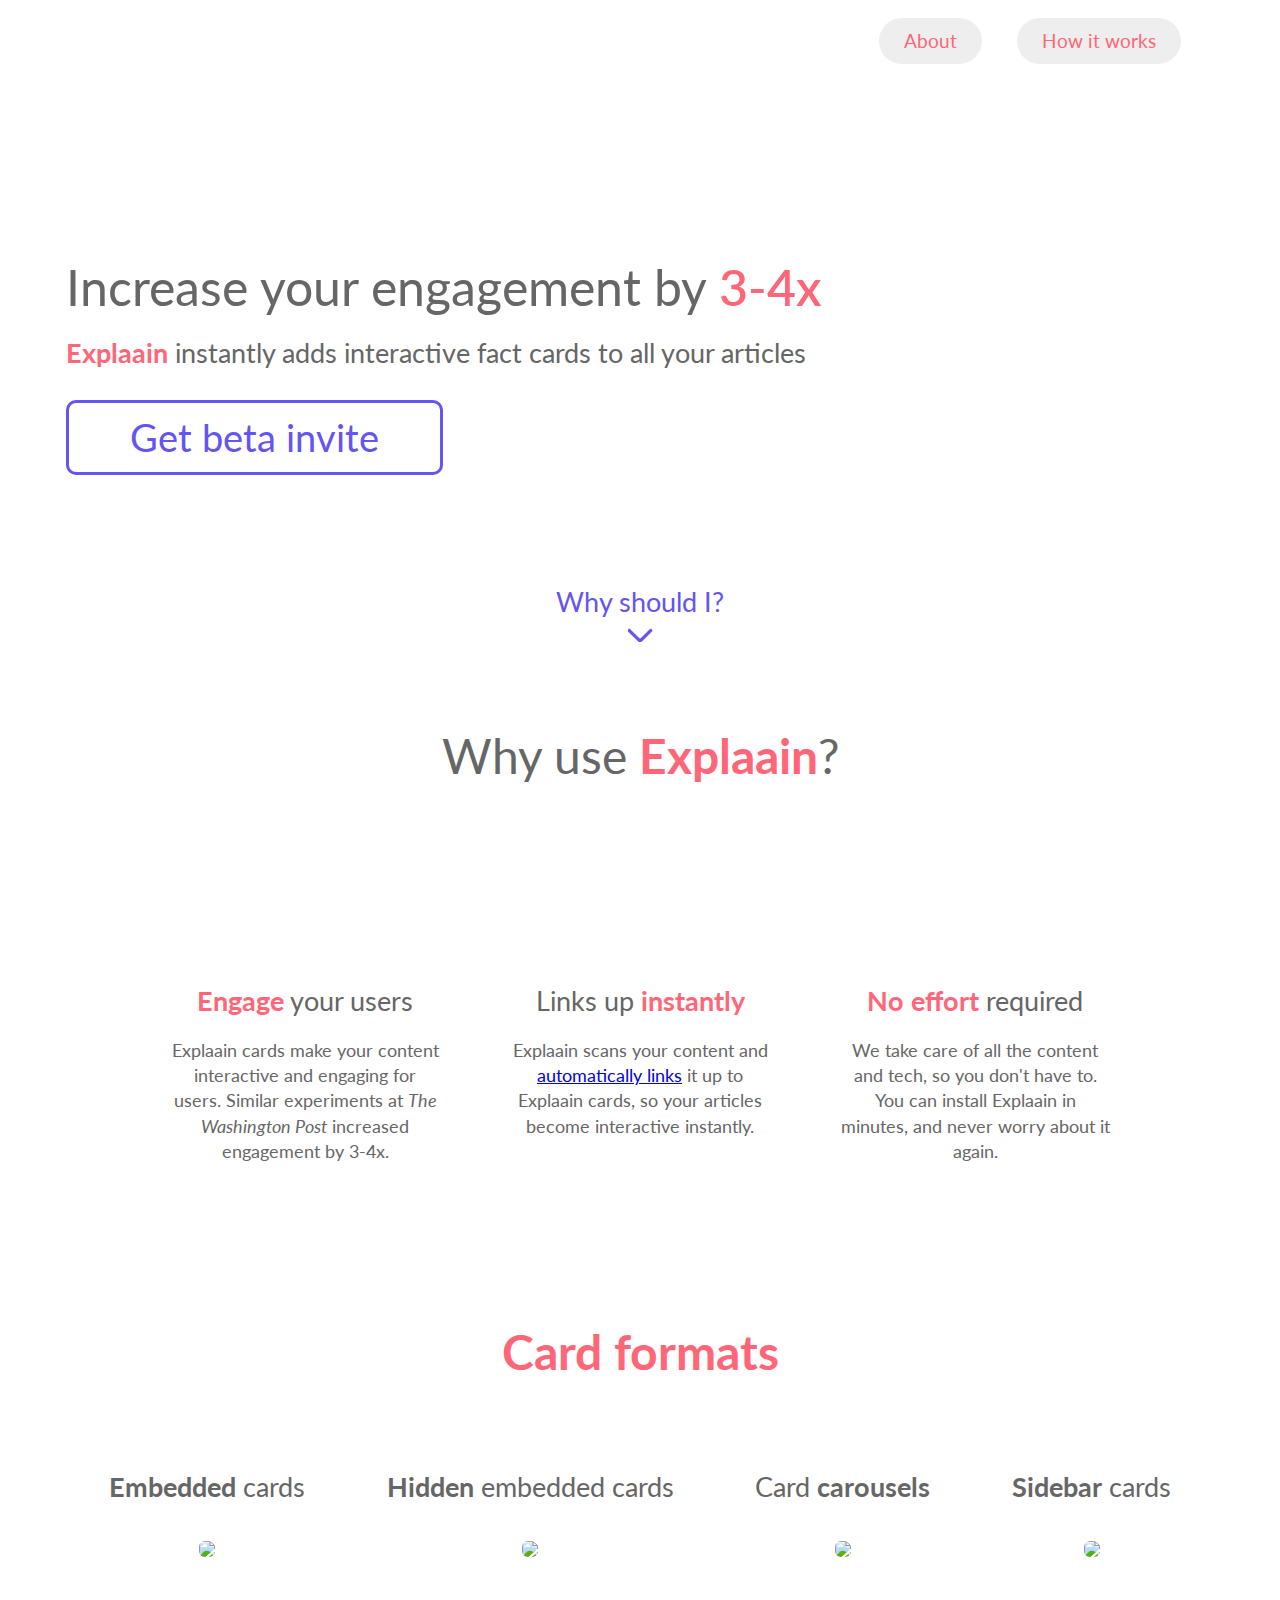
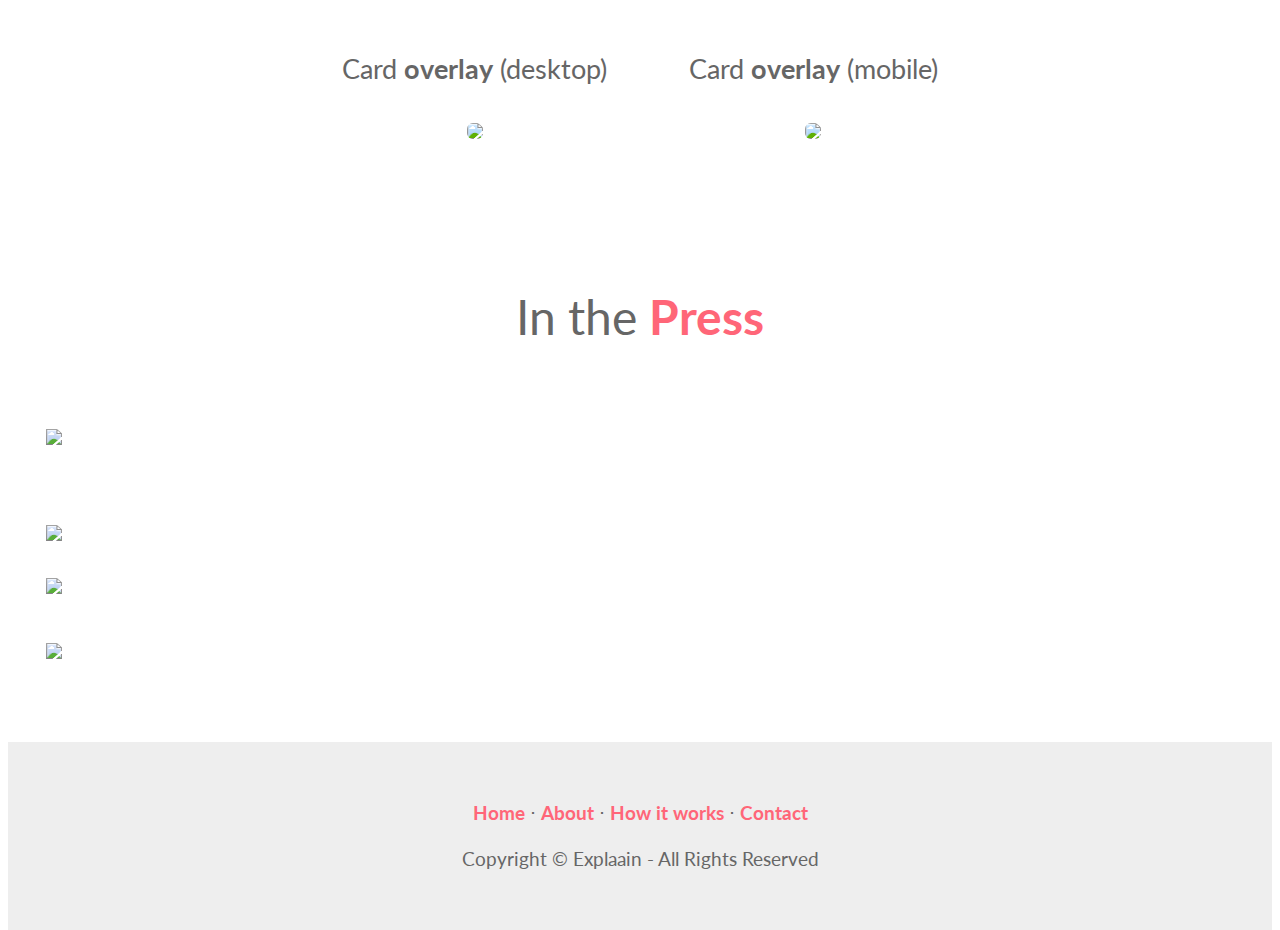
==== commit 23d8d232: "Copyright" ====
--- a/index.html
+++ b/index.html
@@ -44,7 +44,7 @@
           <img class="landing-bot" src="img/demos/demo-f.gif" alt="" />
           <img class="landing-bot-2" src="img/demos/demo-f.gif" alt="" />
           <!-- <a class="typeform-share button main-button" href="/form" target="_blank">Say hello</a> -->
-          <a class="typeform-share button main-button" onclick="_gs('event', 'Get beta invite')" href="mailto:beta@explaain.com" target="_blank">Get beta invite</a>
+          <a class="typeform-share button main-button" onclick="_gs('chat', 'show');" target="_blank">Get beta invite</a>
           <a href="#why-use-explaain">
             <h4>
               Why should I?
@@ -153,6 +153,23 @@
           <div class="demo">
             <h3>Card <b>overlay</b> (mobile)</h3>
             <img src="img/demos/demo-f.gif" class="gif" />
+          </div>
+        </div>
+
+
+        <div class="panel media">
+          <h2>In the <span class="highlight pink">Press</span></h2>
+          <div class="publication">
+            <a target="_blank" href="http://journalism.co.uk/news/issues-not-news-how-explaain-wants-to-reinvent-the-article/s2/a565019/" style="vertical-align: middle;"><img src="img/media/journalismcouk.gif" style="margin: 50px 0;"></a>
+          </div>
+          <div class="publication">
+            <a target="_blank" href="http://www.forbes.com/30-under-30-europe-2016/media/"><img src="img/media/forbes.png" style="margin: 30px 0;"></a>
+          </div>
+          <div class="publication">
+            <a target="_blank" href="http://bbcnewslabs.co.uk/2015/05/13/Explaain/"><img src="img/media/bbcnewslabs.png" style="max-height: 150px"></a>
+          </div>
+          <div class="publication">
+            <a target="_blank" href="http://www.cofmag.com/journalism-2-0/"><img src="img/media/cofoundermag.png" style="margin: 45px 0;"></a>
           </div>
         </div>
 
@@ -277,7 +294,7 @@
                       <a onclick="_gs('event', 'Contact (Footer)')" class="page-scroll" href="mailto:beta@explaain.com">Contact</a>
                   </li>
               </ul>
-              <p class="copyright text-muted small">Copyright &copy; Savi - All Rights Reserved</p>
+              <p class="copyright text-muted small">Copyright &copy; Explaain - All Rights Reserved</p>
             </div>
           </div>
         </footer>
--- a/css/main.css
+++ b/css/main.css
@@ -421,6 +421,7 @@
 }
 .landing-panel a {
   text-decoration: none;
+  cursor: pointer;
 }
 .landing-panel a:hover h4 {
   opacity: 0.8;
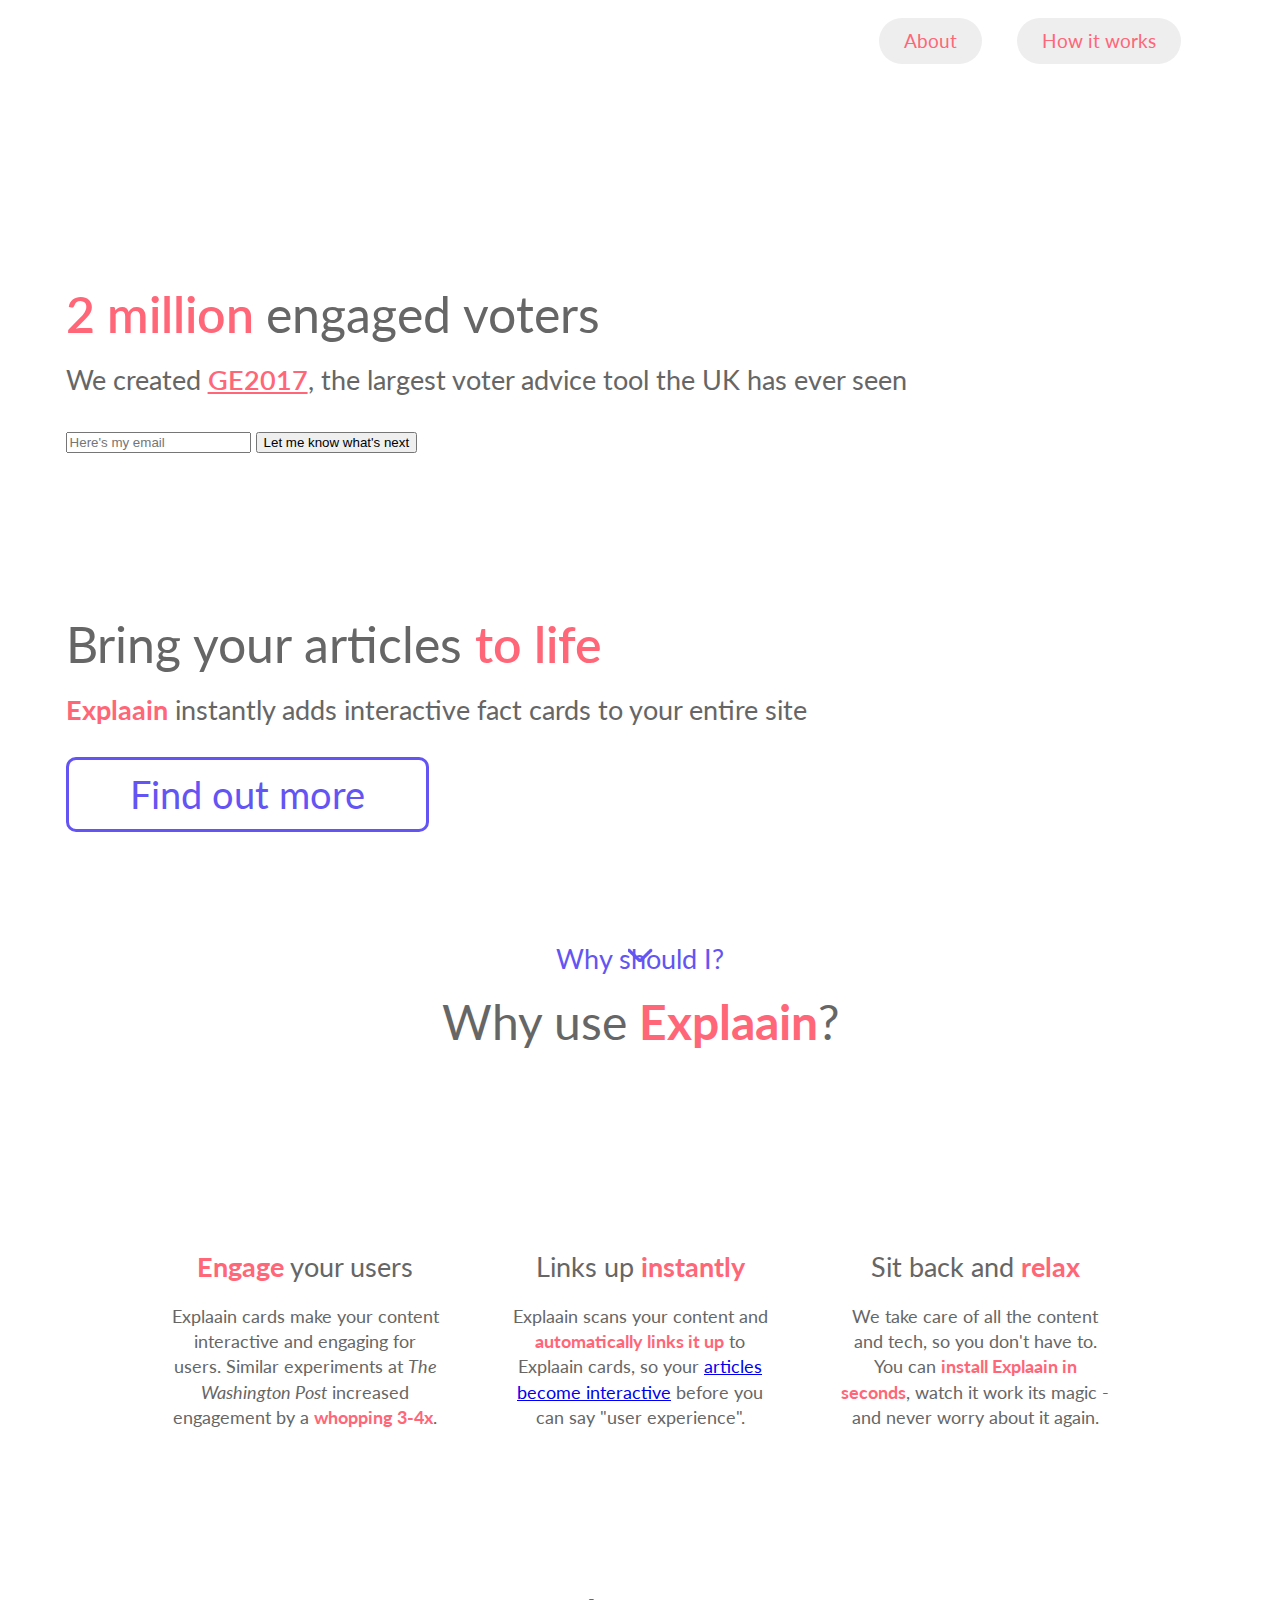
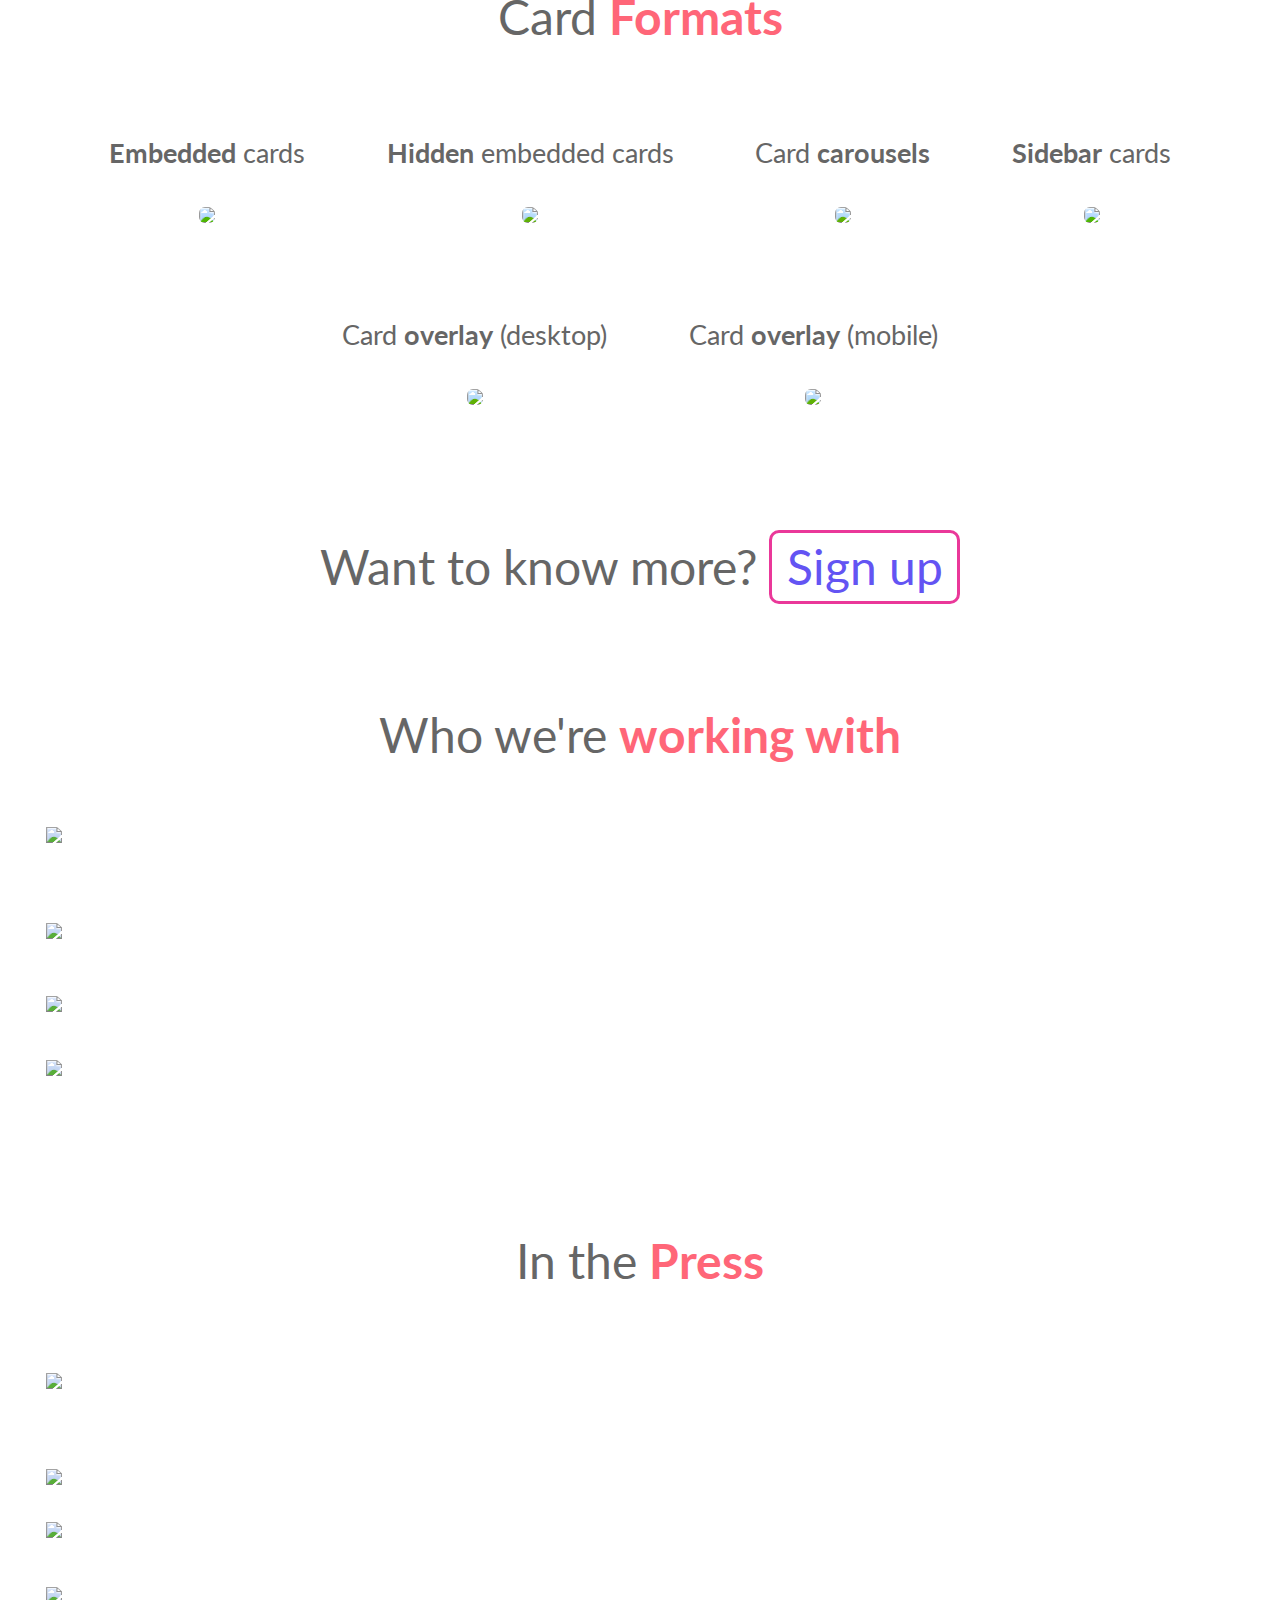
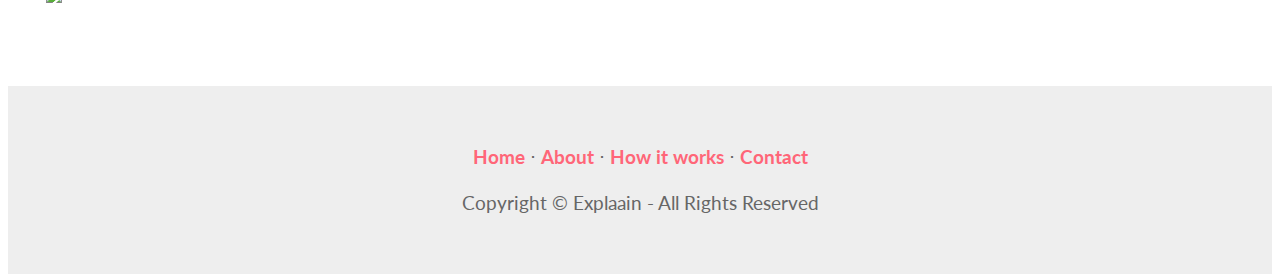
==== commit ad15f3e1: "Update index.html" ====
--- a/index.html
+++ b/index.html
@@ -4,8 +4,18 @@
         <meta charset="utf-8">
         <meta http-equiv="x-ua-compatible" content="ie=edge">
         <title>Explaain - Augment Your Articles</title>
-        <meta name="description" content="Increase your engagement by 3‑4x with Explaain - interactive fact cards for articles">
+        <meta name="description" content="Increase your engagement by 3‑4x with Explaain. Delight your readers with no extra effort, with our interactive fact cards for news.">
         <meta name="viewport" content="width=device-width, initial-scale=1">
+
+        <meta property="og:title" content="Explaain - Augment Your Articles">
+        <meta property="og:description" content="Increase your engagement by 3‑4x with Explaain - interactive fact cards for articles.">
+        <meta property="og:image" content="http://explaain.com/img/thumbnail2.png">
+        <meta property="og:url" content="http://explaain.com">
+
+        <meta name="twitter:title" content="Explaain - Augment Your Articles">
+        <meta name="twitter:description" content="Increase your engagement by 3‑4x with Explaain - interactive fact cards for articles.">
+        <meta name="twitter:image" content="http://explaain.com/img/thumbnail2.png">
+        <meta name="twitter:card" content="summary_large_image">
 
         <link rel="apple-touch-icon" href="apple-touch-icon.png">
         <!-- Place favicon.ico in the root directory -->
@@ -14,6 +24,8 @@
         <link rel="stylesheet" href="css/normalize.css">
         <link rel="stylesheet" href="css/transition.min.css">
         <link rel="stylesheet" href="css/popup.min.css">
+        <link rel="stylesheet" href="https://cdn.jsdelivr.net/semantic-ui/2.2.10/semantic.min.css">
+        <link href="https://cdn.jsdelivr.net/semantic-ui/2.2.10/components/modal.min.css" rel="stylesheet">
         <link href="https://fonts.googleapis.com/css?family=Lato:100,300,400,700,900" rel="stylesheet">
 
         <!-- Latest compiled and minified CSS -->
@@ -21,11 +33,34 @@
 
         <link rel="stylesheet" href="css/main.css">
         <script src="js/vendor/modernizr-2.8.3.min.js"></script>
+
+        <meta name="google-site-verification" content="keflGV1LoE7Of5QslykpsizmBWEeLJJlVkBIFQEReUA" />
     </head>
     <body>
+
         <!--[if lt IE 8]>
             <p class="browserupgrade">You are using an <strong>outdated</strong> browser. Please <a href="http://browsehappy.com/">upgrade your browser</a> to improve your experience.</p>
         <![endif]-->
+
+        <!-- <div class="ui modal">
+          <i class="close icon"></i>
+          <div class="header">
+            UK General Election 2017
+          </div>
+          <div class="description">
+            <div class="ui header">Your country needs YOU.</div>
+            <p></p>
+          </div>
+          <div class="actions">
+            <div class="ui black deny button">
+              Nope
+            </div>
+            <div class="ui positive right labeled icon button">
+              Yep, that's me
+              <i class="checkmark icon"></i>
+            </div>
+          </div>
+        </div> -->
 
         <div class="navbar">
           <div class="logo">
@@ -38,16 +73,26 @@
 
         </div>
 
+        <div class="landing-panel ge2017-panel">
+          <a href="https://ge2017.org" target="_blank"><img class="ge2017-image" src="/img/ge2017.gif" alt=""></a>
+          <h2><span class="highlight pink bold">2 million</span> <span>engaged voters</span></h2>
+          <h3><span>We created <a class="highlight pink bold" href="https://ge2017.org" style="text-decoration:underline;" target="_blank">GE2017</a>, the largest voter advice tool the UK has ever seen</span></h3>
+          <form class="email" action="/submit" method="post" enctype="application/x-www-form-urlencoded">
+            <input type="email" name="email" placeholder="Here's my email">
+            <button type="submit" name="submit">Let me know what's next</button>
+          </form>
+        </div>
+
         <div class="landing-panel">
-          <h2><span>Increase your engagement by</span> <span class="highlight pink bold">3&#8209;4x</span></h2>
-          <h3><span><b class="highlight pink">Explaain</b> instantly adds interactive fact cards to all your articles</span></h3>
+          <h2><span>Bring your articles </span> <span class="highlight pink bold">to life</span></h2>
+          <h3><span><b class="highlight pink">Explaain</b> instantly adds interactive fact cards to your entire site</span></h3>
           <img class="landing-bot" src="img/demos/demo-f.gif" alt="" />
           <img class="landing-bot-2" src="img/demos/demo-f.gif" alt="" />
           <!-- <a class="typeform-share button main-button" href="/form" target="_blank">Say hello</a> -->
-          <a class="typeform-share button main-button" onclick="_gs('chat', 'show');" target="_blank">Get beta invite</a>
-          <a href="#why-use-explaain">
+          <a class="typeform-share button main-button" onclick="_gs('event', 'Find out more')" href="http://eepurl.com/bh-wD1" target="_blank">Find out more</a>
+          <a href="#why-use-explaain" class="why-should-i">
             <h4>
-              Why should I?
+              <span>Why should I?</span>
               <span><img class="downarrow no-reveal" src="img/downarrow.png" onclick="_gs('event', 'Why should I?')" alt="" /></span>
             </h4>
           </a>
@@ -106,7 +151,7 @@
               <i class="fa fa-eye" aria-hidden="true"></i>
               <h3><span class="highlight pink">Engage</span> your users</h3>
               <p>
-                Explaain cards make your content interactive and engaging for users. Similar experiments at <span style="font-style: italic;">The Washington Post</span> increased engagement by 3-4x.
+                Explaain cards make your content interactive and engaging for users. Similar experiments at <span style="font-style: italic;">The Washington Post</span> increased engagement by a <span class="highlight pink">whopping 3-4x</span>.
               </p>
             </div>
             <div class="scroll-reveal">
@@ -114,22 +159,22 @@
               <i class="fa fa-bolt" aria-hidden="true"></i>
               <h3>Links up <span class="highlight pink">instantly</span></h3>
               <p>
-                Explaain scans your content and <a onclick="_gs('event', 'automatically links')" class="explaain-link" href="http://api.explaain.com/Person/57b31ba4c38e87110021a439">automatically links</a> it up to Explaain cards, so your articles become interactive instantly.
+                Explaain scans your content and <span class="highlight pink">automatically links it up</span> to Explaain cards, so your <a onclick="_gs('event', 'automatically links')" class="explaain-link" href="http://app.explaain.com/Person/57b31ba4c38e87110021a439">articles become interactive</a> before you can say "user experience".
               </p>
             </div>
             <div class="scroll-reveal">
               <!-- <div class="float-left"><img src="img/clock.png" alt="" /></div> -->
               <i class="fa fa-bed" aria-hidden="true"></i>
-              <h3><span class="highlight pink">No effort</span> required</h3>
+              <h3>Sit back and <span class="highlight pink">relax</span></h3>
               <p>
-                We take care of all the content and tech, so you don't have to. You can install Explaain in minutes, and never worry about it again.
+                We take care of all the content and tech, so you don't have to. You can <span class="highlight pink">install Explaain in seconds</span>, watch it work its magic - and never worry about it again.
               </p>
             </div>
           </div>
         </div>
 
-        <div class="panel demos">
-          <h2 style="color:#666"><span class="highlight pink">Card formats</span></h2>
+        <div class="panel demos" id="card-formats">
+          <h2 style="color:#666">Card <span class="highlight pink">Formats</span></h2>
           <div class="demo">
             <h3><b>Embedded</b> cards</h3>
             <img src="img/demos/demo-a.png" class="png" />
@@ -156,8 +201,27 @@
           </div>
         </div>
 
-
-        <div class="panel media">
+        <div class="panel hello">
+          <h2><span>Want to know more?</span> <a class="typeform-share button" onclick="_gs('event', 'Sign up button')" href="http://bit.ly/2gNN5Br" target="_blank"><i class="fa fa-user-o" aria-hidden="true"></i> Sign up</a> </h2>
+        </div>
+
+        <div class="panel logos partners">
+          <h2>Who we're <span class="highlight pink">working with</span></h2>
+          <div class="publication">
+            <a target="_blank" href="http://injectproject.eu/"><img src="img/partners/inject.png" style="margin: 30px 0;"></a>
+          </div>
+          <div class="publication">
+            <a target="_blank" href="http://digitalnewsinitiative.com/"><img src="img/partners/googledni.png" style="margin: 50px 0;"></a>
+          </div>
+          <div class="publication">
+            <a target="_blank" href="https://geovation.uk/"><img src="img/partners/geovation.png" style="max-height: 100px"></a>
+          </div>
+          <div class="publication">
+            <a target="_blank" href="https://www.ordnancesurvey.co.uk/"><img src="img/partners/ordnance-survey.jpg" style="margin: 45px 0;"></a>
+          </div>
+        </div>
+
+        <div class="panel logos media">
           <h2>In the <span class="highlight pink">Press</span></h2>
           <div class="publication">
             <a target="_blank" href="http://journalism.co.uk/news/issues-not-news-how-explaain-wants-to-reinvent-the-article/s2/a565019/" style="vertical-align: middle;"><img src="img/media/journalismcouk.gif" style="margin: 50px 0;"></a>
@@ -173,9 +237,6 @@
           </div>
         </div>
 
-        <div class="panel hello" style="display:none;">
-          <h2>Ready to <span><a class="typeform-share button" href="/form" target="_blank"><img src="img/messenger.png" alt="" />say hello</a></span> yet?</h2>
-        </div>
 
         <div class="panel faqs" style="display:none;">
           <div class="max-width-2">
@@ -264,7 +325,7 @@
                     Drop us a message on our Bot and let us know what your thoughts are and we’ll be back in touch. We receive lots of messages but respond to everyone in person (usually within 48 hours) so hang tight.
                   </div>
                   <p>
-                    Excepteur sint occaecat cupidatat non proident, sunt in culpa <a href="http://api.explaain.com/Person/57b31ba4c38e87110021a439">Theresa May</a> qui officia deserunt mollit anim id est laborum.
+                    Excepteur sint occaecat cupidatat non proident, sunt in culpa Theresa May qui officia deserunt mollit anim id est laborum.
                   </p>
                   <div class="explaain" data-keywords="Theresa May"></div>
                 </div>
@@ -307,6 +368,8 @@
         <script src="js/vendor/transition.min.js"></script>
         <script src="js/vendor/popup.min.js"></script>
 
+        <script src="https://cdn.jsdelivr.net/semantic-ui/2.2.10/semantic.min.js"></script>
+        <script src="https://cdn.jsdelivr.net/semantic-ui/2.2.10/components/modal.min.js"></script>
         <script src="https://cdn.jsdelivr.net/scrollreveal.js/3.3.1/scrollreveal.min.js"></script>
         <script src="js/plugins.js"></script>
         <script src="js/main.js"></script>
@@ -322,8 +385,34 @@
         	_gs('GSN-359227-X');
         </script>
 
+
+
         <!--Google Apps for Work verification -->
         <meta name="google-site-verification" content="keflGV1LoE7Of5QslykpsizmBWEeLJJlVkBIFQEReUA" />
 
+        <script type="text/javascript">
+          $('form.email').submit(function() {
+            event.preventDefault();
+            console.log($("form.email input[name=email]").val());
+            $.ajax({
+              url: $("form.email").attr("action"),
+              data: { email: $("form.email input[name=email]").val() },
+              success: function(result) {
+                console.log(result);
+                // $("p#message").html("Hello there " + result.username + "! Number of checkins: " + result.checkIns);
+                $("form.email").hide(500);
+                setTimeout(function() {
+                  $('form.email').html('<p>Thanks for subscribing! Want to say hello? Email <a href="mailto:hi@explaain.com" target="_blank">hi@explaain.com</a></p>')
+                  $("form.email").show(500);
+                },500);
+              },
+              error: function(result) {
+                console.log('hi');
+                $("form.email").prepend('<p style="color:red">Sorry, we couldn\'t process that. Try again?</p>');
+              }
+            });
+          })
+        </script>
+
     </body>
 </html>
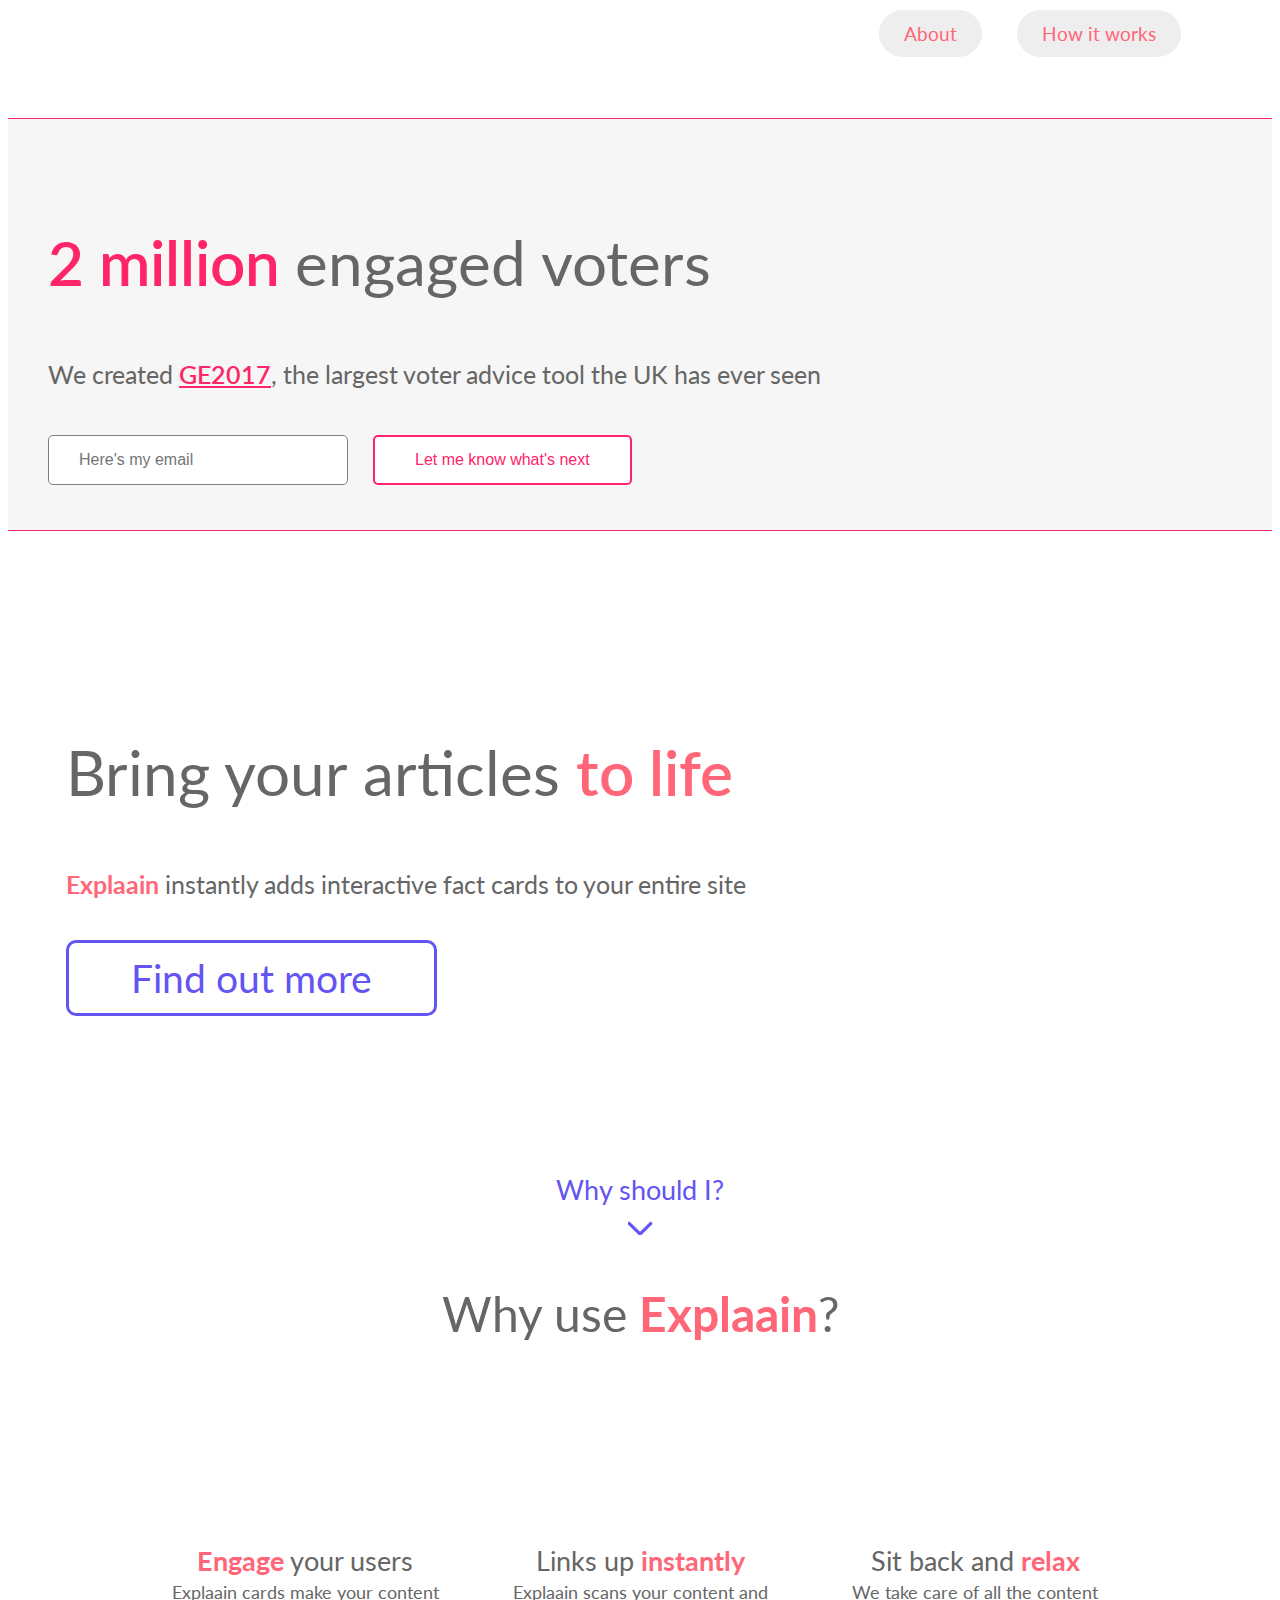
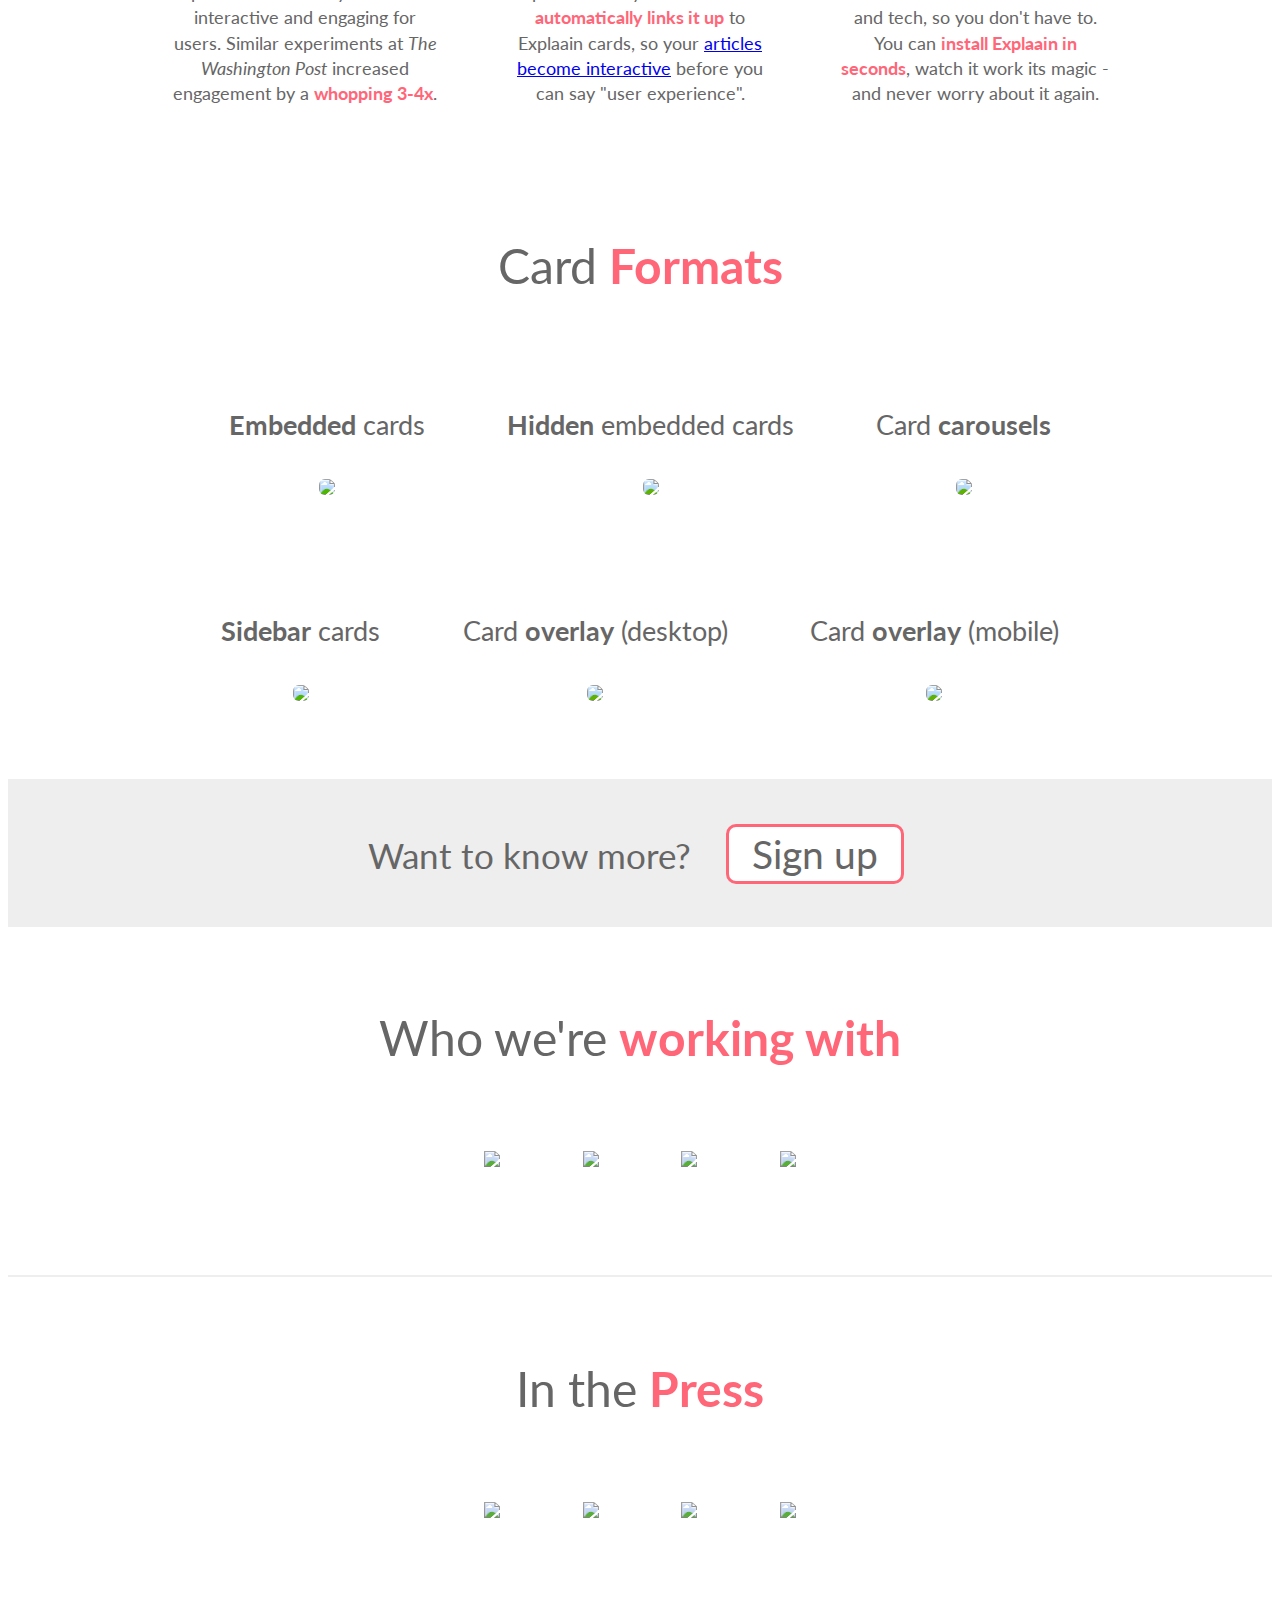
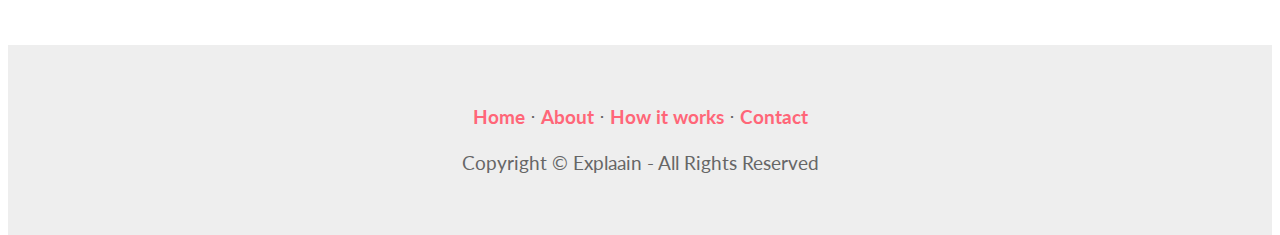
==== commit 0da1377e: "Update index.html" ====
--- a/index.html
+++ b/index.html
@@ -35,6 +35,8 @@
         <script src="js/vendor/modernizr-2.8.3.min.js"></script>
 
         <meta name="google-site-verification" content="keflGV1LoE7Of5QslykpsizmBWEeLJJlVkBIFQEReUA" />
+        
+        <script async defer data-domain="explaain.com" src="https://plausible.io/js/plausible.js"></script>
     </head>
     <body>
 
--- a/css/main.css
+++ b/css/main.css
@@ -9,12 +9,24 @@
 /* ==========================================================================
    Base styles: opinionated defaults
    ========================================================================== */
-html, body { height: 100%; }
+html, body {
+  height: 100%;
+  font-size: 1.1em;
+  line-height: inherit !important;
+  color: #666;
+  line-height: 1.4 !important;
+  font-family: 'Lato', sans-serif;
+}
 html {
-    color: #666;
-    font-size: 1.2em;
-    line-height: 1.4;
-    font-family: 'Lato', sans-serif;
+}
+html, body, h1, h2, h3, h4, h5, h6, p, h1:first-child, h2:first-child, h3:first-child, h4:first-child, h5:first-child, p:first-child {
+  /*font-size: inherit !important;*/
+  /*line-height: inherit !important;*/
+  margin-top: inherit !important;
+}
+
+*, :after, :before {
+    box-sizing: initial;
 }
 
 /*
@@ -358,6 +370,7 @@
 .navbar .logo img {
   margin: 12px 0;
   height: 55px;
+  max-height: 12vw;
 }
 .navbar ul {
   text-align: right;
@@ -377,7 +390,7 @@
 }
 
 .landing-panel {
-  margin: 4em auto -4em auto;
+  margin: 2.5em auto -4em auto;
   padding: 3em;
   max-width: 1200px;
   color: #666;
@@ -401,16 +414,43 @@
 .landing-panel img.landing-bot-2 {
   display: none;
 }
+
+.landing-panel .example-demo {
+  float: right;
+  width: 300px;
+  height: 500px;
+  margin-top: -270px;
+  margin-right: 50px;
+  text-align: center;
+}
+.landing-panel .example-demo img {
+  max-width: 100%;
+  z-index: 10;
+  position: relative;
+  pointer-events: none;
+}
+.landing-panel .example-demo > iframe {
+  position: relative;
+  top: -521px;
+  width: 249px;
+  height: 437px;
+  border: none;
+}
+
 .landing-panel h2 span, .landing-panel h3 span {
   font-weight: normal;
   background: rgba(255,255,255,0.8);
 }
 .landing-panel h2 {
-  font-size: 2.6em;
+  font-size: 3.2em;
 }
 .landing-panel h3 {
-  margin-top: -1.1em;
-  font-size: 1.43em;
+  margin-top: 1em !important;
+  margin-bottom: 1.5em;
+  font-size: 1.3em;
+}
+.landing-panel .example-demo .gradient {
+  display: none;
 }
 .landing-panel a.brexit {
   border-bottom: 6px solid #ea3899;
@@ -426,28 +466,41 @@
 .landing-panel a:hover h4 {
   opacity: 0.8;
 }
-.landing-panel h4 {
-  margin: 4em 0 2em 0;
+.landing-panel a.why-should-i {
+  display: block;
+  margin: 8em auto 0 auto;
+  width: 250px;
+  height: 90px;
+}
+.landing-panel a.why-should-i h4 {
   text-align: center;
   font-size: 1.4em;
   font-weight: 400;
   color: #6354f3;
 }
-.landing-panel h4 > span {
+.landing-panel a.why-should-i h4 > span {
+  /*position: absolute;*/
+  /*display: block;*/
+  text-align: center;
+  /*left: 0;*/
+  /*right: 0;*/
+}
+.landing-panel a.why-should-i h4 > span:nth-child(2) {
+  margin-top: 10px;
   position: absolute;
   display: block;
-  text-align: center;
-  left: 0;
-  right: 0;
-}
-.landing-panel h4 img {
+  width: 250px;
+}
+.landing-panel a.why-should-i h4 img {
+  left: auto;
+  right: auto;
   display: block;
-  margin: 0.3em auto;
+  margin: 0.1em auto;
   width: 25px;
   transition: margin 0.2s;
 }
-.landing-panel h4:hover img {
-  margin-top: 0.5em;
+.landing-panel a.why-should-i:hover h4 img {
+  margin-top: 0.3em;
 }
 .landing-panel a.typeform-share.button {
   font-size: 2.5em;
@@ -465,7 +518,7 @@
 }
 
 body > .panel {
-  padding: 2em;
+  padding: 2em 5vw;
   min-height: 100px;
 }
 body > .panel p {
@@ -517,8 +570,8 @@
   filter: hue-rotate(-13deg) saturate(140%);
 }
 
-.panel.timeline, .panel.features, .panel.faqs {
-  /*background: #eee;*/
+.panel.demos {
+  /*background: #f0f0f0;*/
 }
 .panel.timeline {
   margin-top: -7em;
@@ -572,24 +625,58 @@
   margin-top: -1em;
 }
 .panel.hello {
-  padding: 2.7em 1em 0 1em;
+  padding: 2.5em 1em 0 1em;
+  background: #eee;
 }
 .panel.hello h2 {
+  font-size: 2em;
   margin: 0;
+}
+.panel.hello h2 span {
+  font-size: 0.9em;
+  margin-right: 0.5em;
 }
 .panel.hello a.button {
   font-size: 1em;
-  padding: 0 0.3em;
-  margin-top: -0.25em;
-  border-color: #ea3899;
+  padding: 0 0.6em;
+  margin: -0.25em 0.2em 0 0.2em;
+  border-color: #ff6678;
+  color: #666;
+  transition: background 0.2s, color 0.2s;
 }
 .panel.hello a.button:hover {
-  background: none;
-  border-color: #6354f3;
+  background: #ff6678;
+  color: white;
+}
+.panel.hello a.button i {
+  margin: 0 0.1em 0 -0.1em;
 }
 .panel.hello a.button img {
   width: 1em;
   margin: -0.2em 0.2em 0 -0.05em;
+}
+
+.panel.logos {
+  padding-top: 4em;
+  text-align: center;
+  /*margin-top: -5em;*/
+}
+.panel.media {
+  border-top: 2px solid #eee;
+}
+.panel.partners {
+  padding-bottom: 1em;
+}
+.panel.logos .publication {
+  display: inline-block;
+  margin: 0 2em 2em 2em;
+}
+.panel.logos .publication:hover {
+  opacity: 0.7;
+}
+.panel.logos img {
+  vertical-align: middle;
+  max-width: 200px;
 }
 
 .panel.faqs h4 {
@@ -669,11 +756,18 @@
   background: #6354f3;
 }
 
+.gso {
+  display: none !important;
+}
 
 @media (max-width: 750px) {
+
   .navbar {
     padding: 0;
     text-align: center;
+  }
+  .navbar .logo {
+    width: auto;
   }
   .navbar ul {
     display: none;
@@ -693,11 +787,40 @@
     font-size: 9vw;
   }
   .landing-panel h3 {
+    font-size: 5vw;
+    margin-top: -0.8em;
     padding-top: 0.5em;
-    font-size: 5vw;
   }
   .landing-panel a.typeform-share.button {
     font-size: 2.4em;
+  }
+  .landing-panel .example-demo {
+    float: none;
+    height: 704px;
+    overflow: hidden;
+    margin: 4em -7.5vw;
+    width: 100vw;
+  }
+  .landing-panel .example-demo iframe {
+    overflow: hidden;
+    width: 374px;
+    top: -600px;
+    height: 591px;
+  }
+  .landing-panel .example-demo iframe html {
+    overflow: hidden;
+  }
+  .landing-panel .example-demo .gradient {
+    display: block;
+    pointer-events: none;
+    z-index: 20;
+    position: relative;
+    margin-top: -284px;
+    height: 99px;
+    background: -webkit-linear-gradient(bottom, rgba(255,255,255,1) 20%, rgba(255,255,255,0) 100%); /* For Safari 5.1 to 6.0 */
+    background: -o-linear-gradient(bottom, rgba(255,255,255,1) 20%, rgba(255,255,255,0) 100%); /* For Opera 11.1 to 12.0 */
+    background: -moz-linear-gradient(bottom, rgba(255,255,255,1) 20%, rgba(255,255,255,0) 100%); /* For Firefox 3.6 to 15 */
+    background: linear-gradient(to top, rgba(255,255,255,1) 20%, rgba(255,255,255,0) 100%); /* Standard syntax (must be last) */
   }
   .landing-panel img.landing-bot {
     display: none;
@@ -716,6 +839,10 @@
     display: none;
   }
 
+  .landing-panel a.why-should-i {
+    height: 0px;
+  }
+
   .panel-third, .panel-half {
     width: 100%;
   }
@@ -760,13 +887,21 @@
   .panel.hello {
     padding: 1em 1em ;
   }
-  .panel.hello span {
+  .panel.hello h2 span {
+    font-size: 7vw;
+    margin: 0;
+  }
+  .panel.hello a.button {
+    font-size: 0.7em;
+    margin: 1em 0;
+    padding: 0.3em;
     display: block;
-    margin: 0.2em;
-    text-align: center;
-  }
-  .panel.hello a.button {
-    margin: 0 0 -0.3em 0;
+  }
+  .panel.logos {
+    margin-top: 0;
+  }
+  .panel.logos .publication, .panel.logos .publication img {
+    margin: 0 2em;
   }
 
   .brexit-popup {
@@ -781,6 +916,22 @@
   }
   .brexit-popup button {
     font-size: 5vw;
+  }
+}
+
+@media (max-width: 451px) {
+
+  .landing-panel .example-demo {
+    height: 156vw;
+  }
+  .landing-panel .example-demo iframe {
+    width: 83vw;
+    top: -133vw;
+    height: 131vw;
+  }
+  .landing-panel .example-demo .gradient {
+    margin-top: -63vw;
+    height: 22vw;
   }
 }
 
@@ -807,3 +958,84 @@
        -o-transition-property: height, visibility;
           transition-property: height, visibility;
 }
+
+
+
+.ge2017-panel {
+  border-top: 1px #ff2569 solid;
+  border-bottom: 1px #ff2569 solid;
+  margin-bottom: 80px;
+  background: #f6f6f6;
+  padding: 40px;
+  min-height: 200px;
+}
+.ge2017-panel:after {
+  content: "";
+  display: table;
+  clear: both;
+}
+.ge2017-panel img {
+  float: left;
+  width: 300px;
+  margin: 0 40px 0 20px;
+}
+.ge2017-panel .highlight.pink {
+  color: #ff2569;
+}
+.ge2017-panel a:hover {
+  opacity: 0.7;
+}
+.landing-panel h2 {
+  margin-top: 60px !important;
+}
+.landing-panel h2 span, .landing-panel h3 span {
+  background: none;
+}
+@media (max-width: 900px) {
+  .ge2017-panel img {
+    display: none;
+  }
+  .landing-panel h2 {
+    margin-top: 30px !important;
+  }
+}
+
+
+form.email input, form.email button {
+  box-shadow: none;
+  height: 50px;
+  padding: 10px 10px;
+  border-radius: 5px;
+  margin: 5px 20px 5px 0;
+  border: 1px solid grey;
+  box-sizing: border-box;
+  width: 100%;
+  font-size: 16px;
+}
+@media (min-width: 900px) {
+  form.email input {
+    padding: 10px 30px;
+    width: 300px;
+  }
+  form.email button {
+    padding: 10px 40px;
+    width: auto;
+  }
+}
+form.email button {
+  border: 2px solid #ff2569;
+  padding-top: 9px;
+  padding-bottom: 9px;
+  background: white;
+  color: #ff2569;
+}
+form.email button:hover {
+  background: #ff2569;
+  color: white;
+}
+form.email p {
+  font-size: 16px;
+}
+form.email p a {
+  color: #ff2569;
+}
